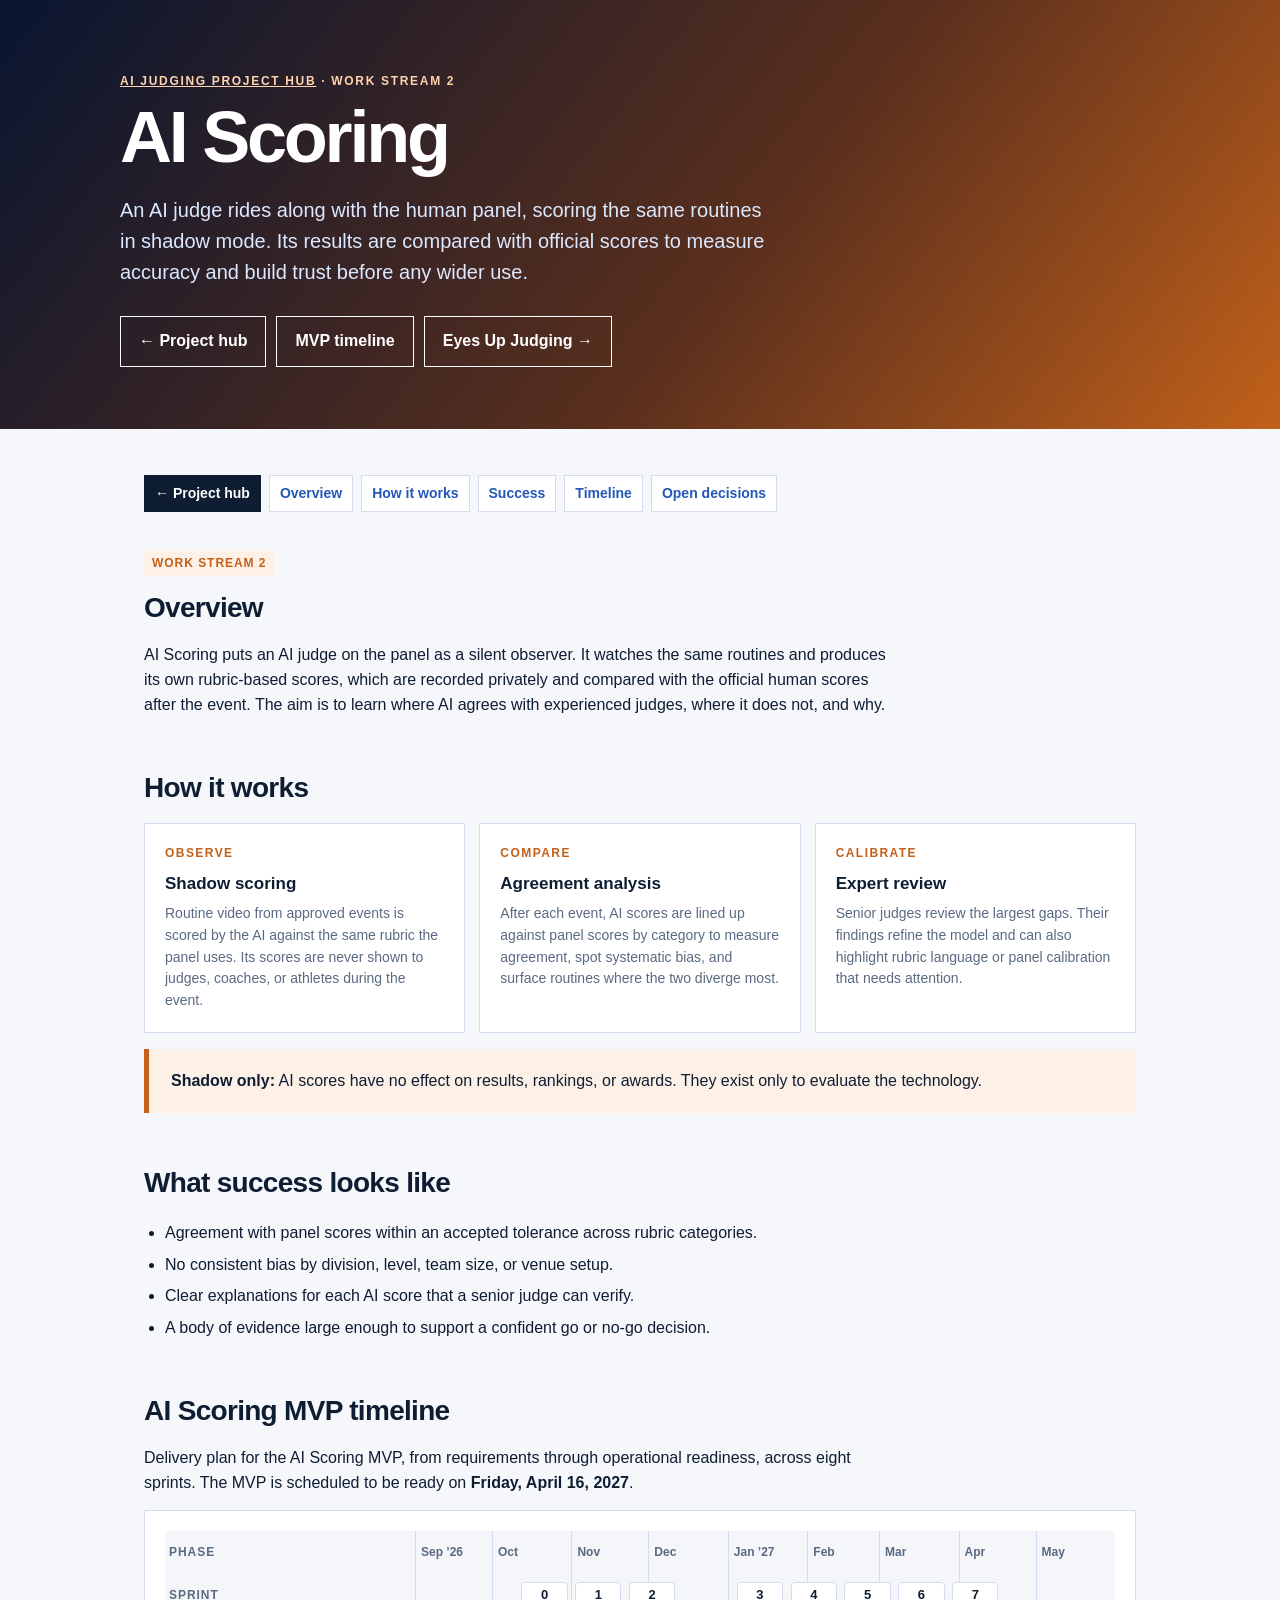
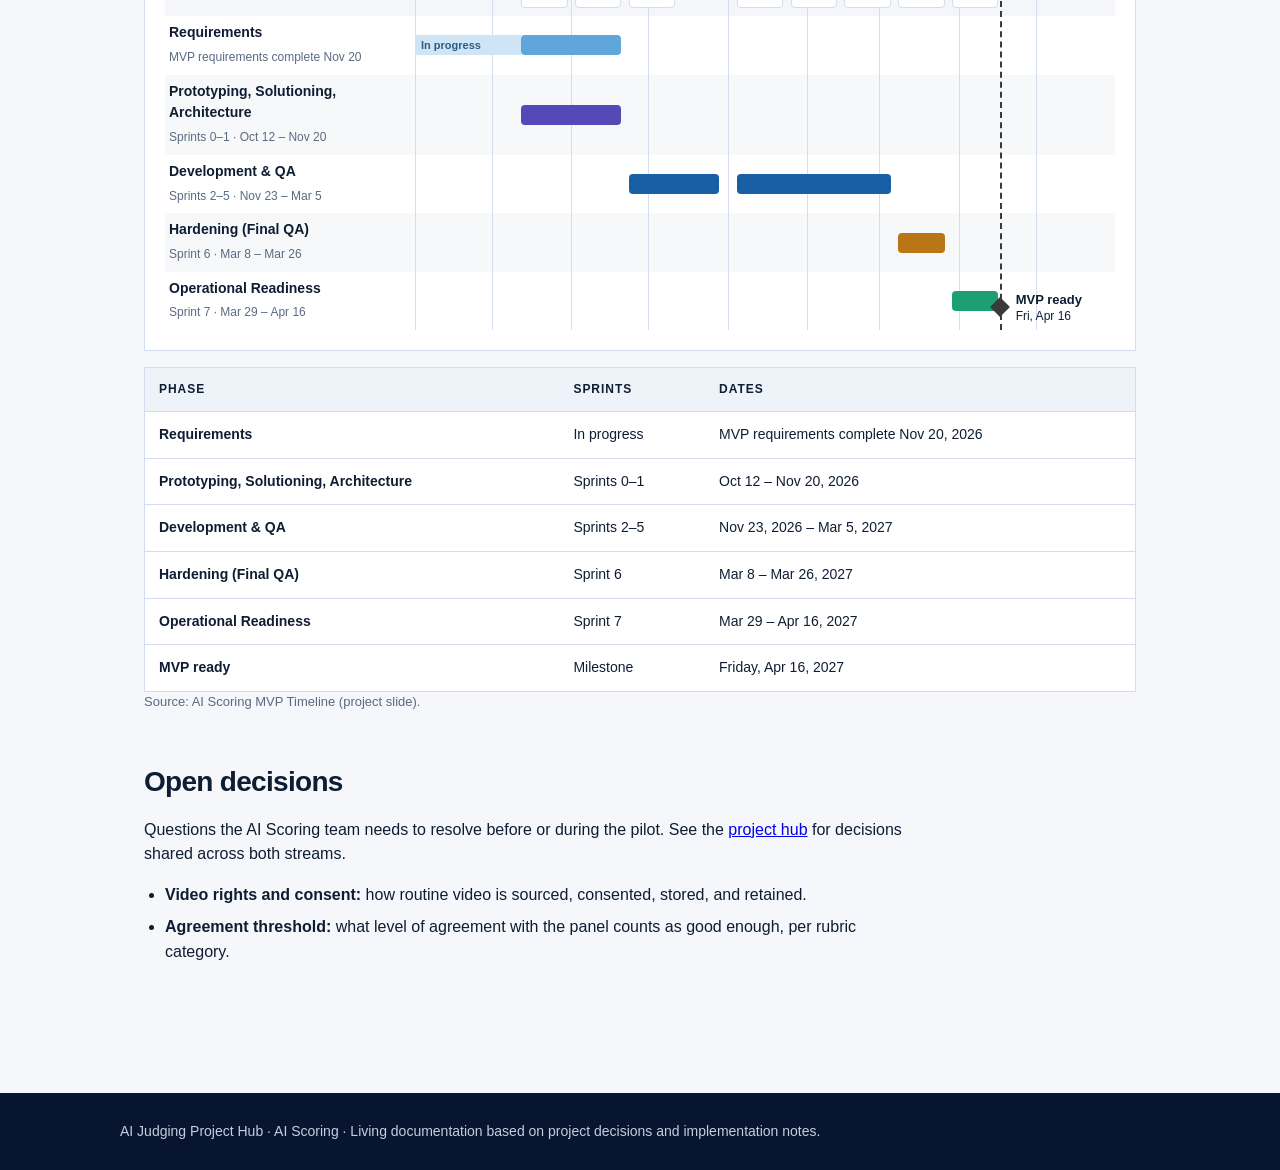
==== ai-scoring/index.html @ e5e721d6 "Rename Ride A Long Judging to AI Scoring Move the page to /ai-scoring/ with 301 redirects from /ride" ====
<!doctype html>
<html lang="en">
<head>
  <meta charset="utf-8">
  <meta name="viewport" content="width=device-width, initial-scale=1">
  <title>AI Scoring | AI Judging Project Hub</title>
  <meta name="description" content="AI Scoring: an AI judge that scores alongside the human panel in shadow mode, with the AI Scoring MVP timeline.">
  <meta property="og:title" content="AI Scoring | AI Judging Project Hub">
  <meta property="og:description" content="AI Scoring: an AI judge that scores alongside the human panel in shadow mode, with the AI Scoring MVP timeline.">
  <meta name="robots" content="noindex">
  <link rel="stylesheet" href="/styles.css">
</head>
<body class="ride">
  <header class="ride">
    <div class="wrap">
      <p class="eyebrow"><a href="/">AI Judging Project Hub</a> · Work stream 2</p>
      <h1>AI Scoring</h1>
      <p class="intro">An AI judge rides along with the human panel, scoring the same routines in shadow mode. Its results are compared with official scores to measure accuracy and build trust before any wider use.</p>
      <div class="streams">
        <a class="button" href="/">← Project hub</a>
        <a class="button" href="#timeline">MVP timeline</a>
        <a class="button" href="/eyes-up/">Eyes Up Judging →</a>
      </div>
    </div>
  </header>
  <main class="wrap">
    <nav aria-label="Page sections">
      <a class="home" href="/">← Project hub</a><a href="#overview">Overview</a><a href="#how-it-works">How it works</a><a href="#success">Success</a><a href="#timeline">Timeline</a><a href="#decisions">Open decisions</a>
    </nav>

    <section id="overview">
      <span class="tag">Work stream 2</span>
      <h2>Overview</h2>
      <p>AI Scoring puts an AI judge on the panel as a silent observer. It watches the same routines and produces its own rubric-based scores, which are recorded privately and compared with the official human scores after the event. The aim is to learn where AI agrees with experienced judges, where it does not, and why.</p>
    </section>

    <section id="how-it-works">
      <h2>How it works</h2>
      <div class="grid">
        <article class="card"><span class="step">Observe</span><h3>Shadow scoring</h3><p>Routine video from approved events is scored by the AI against the same rubric the panel uses. Its scores are never shown to judges, coaches, or athletes during the event.</p></article>
        <article class="card"><span class="step">Compare</span><h3>Agreement analysis</h3><p>After each event, AI scores are lined up against panel scores by category to measure agreement, spot systematic bias, and surface routines where the two diverge most.</p></article>
        <article class="card"><span class="step">Calibrate</span><h3>Expert review</h3><p>Senior judges review the largest gaps. Their findings refine the model and can also highlight rubric language or panel calibration that needs attention.</p></article>
      </div>
      <div class="callout"><strong>Shadow only:</strong> AI scores have no effect on results, rankings, or awards. They exist only to evaluate the technology.</div>
    </section>

    <section id="success">
      <h2>What success looks like</h2>
      <ul>
        <li>Agreement with panel scores within an accepted tolerance across rubric categories.</li>
        <li>No consistent bias by division, level, team size, or venue setup.</li>
        <li>Clear explanations for each AI score that a senior judge can verify.</li>
        <li>A body of evidence large enough to support a confident go or no-go decision.</li>
      </ul>
    </section>

    <section id="timeline">
      <h2>AI Scoring MVP timeline</h2>
      <p>Delivery plan for the AI Scoring MVP, from requirements through operational readiness, across eight sprints. The MVP is scheduled to be ready on <strong>Friday, April 16, 2027</strong>.</p>
      <div class="timeline">
        <div class="tl" aria-hidden="true">
          <div class="tl-grid"><span></span><span></span><span></span><span></span><span></span><span></span><span></span><span></span><span></span></div>
          <div class="tl-row tl-head">
            <div class="tl-label">Phase</div>
            <div class="tl-months"><span>Sep ’26</span><span>Oct</span><span>Nov</span><span>Dec</span><span>Jan ’27</span><span>Feb</span><span>Mar</span><span>Apr</span><span>May</span></div>
          </div>
          <div class="tl-row tl-head">
            <div class="tl-label">Sprint</div>
            <div class="tl-track">
              <span class="tl-sprint" style="left:15.2%;width:6.61%">0</span>
              <span class="tl-sprint" style="left:22.89%;width:6.61%">1</span>
              <span class="tl-sprint" style="left:30.58%;width:6.61%">2</span>
              <span class="tl-sprint" style="left:45.96%;width:6.61%">3</span>
              <span class="tl-sprint" style="left:53.66%;width:6.61%">4</span>
              <span class="tl-sprint" style="left:61.35%;width:6.61%">5</span>
              <span class="tl-sprint" style="left:69.04%;width:6.61%">6</span>
              <span class="tl-sprint" style="left:76.73%;width:6.61%">7</span>
            </div>
          </div>
          <div class="tl-row">
            <div class="tl-label"><strong>Requirements</strong><span>MVP requirements complete Nov 20</span></div>
            <div class="tl-track">
              <span class="tl-bar lead" style="left:0;width:15.2%">In progress</span>
              <span class="tl-bar req" style="left:15.2%;width:14.3%"></span>
            </div>
          </div>
          <div class="tl-row band">
            <div class="tl-label"><strong>Prototyping, Solutioning, Architecture</strong><span>Sprints 0–1 · Oct 12 – Nov 20</span></div>
            <div class="tl-track"><span class="tl-bar proto" style="left:15.2%;width:14.3%"></span></div>
          </div>
          <div class="tl-row">
            <div class="tl-label"><strong>Development &amp; QA</strong><span>Sprints 2–5 · Nov 23 – Mar 5</span></div>
            <div class="tl-track">
              <span class="tl-bar dev" style="left:30.58%;width:12.83%"></span>
              <span class="tl-bar dev" style="left:45.96%;width:21.99%"></span>
            </div>
          </div>
          <div class="tl-row band">
            <div class="tl-label"><strong>Hardening (Final QA)</strong><span>Sprint 6 · Mar 8 – Mar 26</span></div>
            <div class="tl-track"><span class="tl-bar hard" style="left:69.04%;width:6.61%"></span></div>
          </div>
          <div class="tl-row">
            <div class="tl-label"><strong>Operational Readiness</strong><span>Sprint 7 · Mar 29 – Apr 16</span></div>
            <div class="tl-track"><span class="tl-bar ops" style="left:76.73%;width:6.61%"></span></div>
          </div>
          <div class="tl-mvp"><span><strong>MVP ready</strong>Fri, Apr 16</span></div>
        </div>
      </div>
      <div class="table-scroll">
        <table>
          <thead><tr><th>Phase</th><th>Sprints</th><th>Dates</th></tr></thead>
          <tbody>
            <tr><td>Requirements</td><td>In progress</td><td>MVP requirements complete Nov 20, 2026</td></tr>
            <tr><td>Prototyping, Solutioning, Architecture</td><td>Sprints 0–1</td><td>Oct 12 – Nov 20, 2026</td></tr>
            <tr><td>Development &amp; QA</td><td>Sprints 2–5</td><td>Nov 23, 2026 – Mar 5, 2027</td></tr>
            <tr><td>Hardening (Final QA)</td><td>Sprint 6</td><td>Mar 8 – Mar 26, 2027</td></tr>
            <tr><td>Operational Readiness</td><td>Sprint 7</td><td>Mar 29 – Apr 16, 2027</td></tr>
            <tr><td>MVP ready</td><td>Milestone</td><td>Friday, Apr 16, 2027</td></tr>
          </tbody>
        </table>
      </div>
      <p class="source">Source: AI Scoring MVP Timeline (project slide).</p>
    </section>

    <section id="decisions">
      <h2>Open decisions</h2>
      <p>Questions the AI Scoring team needs to resolve before or during the pilot. See the <a href="/#decisions">project hub</a> for decisions shared across both streams.</p>
      <ul>
        <li><strong>Video rights and consent:</strong> how routine video is sourced, consented, stored, and retained.</li>
        <li><strong>Agreement threshold:</strong> what level of agreement with the panel counts as good enough, per rubric category.</li>
      </ul>
    </section>
  </main>
  <footer><div class="wrap">AI Judging Project Hub · AI Scoring · Living documentation based on project decisions and implementation notes.</div></footer>
</body>
</html>
---- styles.css ----
:root { --ink:#0f1d33; --blue:#2458b8; --sky:#edf2fd; --line:#d3ddef; --muted:#5a6a82; --paper:#fff;
        --eyes:#0e8f86; --eyes-tint:#e6f6f4; --ride:#c2611a; --ride-tint:#fdf1e7; }
* { box-sizing:border-box; }
html { scroll-behavior:smooth; }
body { margin:0; color:var(--ink); background:#f5f7fb; font:16px/1.55 Arial, Helvetica, sans-serif; }
header { padding:72px 24px 62px; color:#fff; background:linear-gradient(128deg,#081530 0%,#1d3f86 62%,#0e6f7a 100%); }
header.eyes { background:linear-gradient(128deg,#081530 0%,#0d4f5c 58%,#0e8f86 100%); }
header.ride { background:linear-gradient(128deg,#081530 0%,#5a2f1d 58%,#c2611a 100%); }
.wrap { max-width:1040px; margin:auto; }
.eyebrow { margin:0 0 12px; color:#9fe3dc; font-size:12px; font-weight:700; letter-spacing:.14em; text-transform:uppercase; }
header.ride .eyebrow { color:#ffd3ae; }
.eyebrow a { color:inherit; }
h1 { max-width:720px; margin:0; font-size:clamp(42px,7vw,72px); line-height:.95; letter-spacing:-.045em; }
.intro { max-width:660px; margin:24px 0 0; font-size:20px; color:#dce8ff; }
.streams { display:flex; flex-wrap:wrap; gap:10px; margin-top:28px; }
.button { display:inline-block; padding:12px 18px; border:1px solid #fff; color:#fff; font-weight:700; text-decoration:none; }
.button:hover, .button:focus-visible { background:#fff; color:var(--ink); }
main { padding:46px 24px 80px; }
nav { display:flex; flex-wrap:wrap; gap:8px; margin:0 0 38px; }
nav a { padding:7px 10px; color:var(--blue); background:#fff; border:1px solid var(--line); font-size:14px; font-weight:700; text-decoration:none; }
nav a:hover, nav a:focus-visible { border-color:var(--blue); }
nav a.home { color:#fff; background:var(--ink); border-color:var(--ink); }
section { margin:0 0 48px; scroll-margin-top:20px; }
h2 { margin:0 0 14px; font-size:28px; letter-spacing:-.025em; }
h3 { margin:0 0 6px; font-size:17px; }
p { max-width:760px; margin:0 0 14px; }
.grid { display:grid; grid-template-columns:repeat(auto-fit,minmax(220px,1fr)); gap:14px; margin:0 0 16px; }
.grid.two { grid-template-columns:repeat(auto-fit,minmax(300px,1fr)); }
.card { padding:20px; background:var(--paper); border:1px solid var(--line); }
.card p { margin:0; color:var(--muted); font-size:14px; }
.card .step { display:block; margin:0 0 8px; color:var(--blue); font-size:12px; font-weight:700; letter-spacing:.12em; text-transform:uppercase; }
.stream { border-top:5px solid var(--blue); }
.stream h3 { font-size:22px; letter-spacing:-.02em; }
.stream p { margin-bottom:12px; }
.stream ul { margin:0 0 14px; color:var(--muted); font-size:14px; }
.stream li { margin:4px 0; }
.stream a { font-weight:700; text-decoration:none; }
.stream .open { display:inline-block; margin-top:4px; padding:10px 16px; color:#fff; background:var(--accent); }
.stream .open:hover, .stream .open:focus-visible { background:var(--ink); }
.facts { margin:0 0 14px; padding:10px 12px; background:var(--tint,var(--sky)); font-size:14px; }
.eyes { --accent:var(--eyes); --tint:var(--eyes-tint); }
.ride { --accent:var(--ride); --tint:var(--ride-tint); }
.stream.eyes, .stream.ride { border-top-color:var(--accent); }
.stream a, .eyes .step, .ride .step { color:var(--accent); }
.stream a.open { color:#fff; }
.tag { display:inline-block; margin:0 0 10px; padding:3px 8px; color:var(--accent,var(--blue)); background:var(--tint,var(--sky)); font-size:12px; font-weight:700; letter-spacing:.08em; text-transform:uppercase; }
.callout { padding:20px 22px; border-left:5px solid var(--accent,var(--blue)); background:var(--tint,var(--sky)); }
.rule { margin:20px 0; padding:20px; color:#fff; background:var(--ink); font-size:20px; font-weight:700; }
ul { padding-left:21px; max-width:760px; }
li { margin:7px 0; }
table { width:100%; border-collapse:collapse; background:var(--paper); border:1px solid var(--line); font-size:14px; }
th, td { padding:12px 14px; text-align:left; vertical-align:top; border-bottom:1px solid var(--line); }
th { background:#eef2f9; font-size:12px; letter-spacing:.08em; text-transform:uppercase; }
td:first-child { font-weight:700; white-space:nowrap; }
.table-scroll { overflow-x:auto; }
footer { padding:28px 24px; color:#c3cede; background:#081530; font-size:14px; }

/* Timeline (Gantt). Month columns are sized by day count; bar positions are percentages of Sep 1 2026 – May 31 2027. */
.timeline { margin:0 0 16px; padding:20px; background:var(--paper); border:1px solid var(--line); overflow-x:auto; }
.tl { position:relative; min-width:860px; --label:250px; --months:30fr 31fr 30fr 31fr 31fr 28fr 31fr 30fr 31fr; }
.tl-grid { position:absolute; top:0; bottom:0; left:var(--label); right:0; display:grid; grid-template-columns:var(--months); pointer-events:none; }
.tl-grid span { border-left:1px solid var(--line); }
.tl-row { display:grid; grid-template-columns:var(--label) 1fr; align-items:center; min-height:52px; }
.tl-row.band { background:#f7f8fa; }
.tl-head { min-height:0; padding:6px 0; background:#f4f6f9; }
.tl-months { display:grid; grid-template-columns:var(--months); color:var(--muted); font-size:12px; font-weight:700; }
.tl-months span { padding-left:6px; }
.tl-label { padding:6px 14px 6px 4px; }
.tl-label strong { display:block; font-size:14px; }
.tl-label span { color:var(--muted); font-size:12px; }
.tl-head .tl-label { color:var(--muted); font-size:12px; font-weight:700; letter-spacing:.08em; text-transform:uppercase; }
.tl-track { position:relative; height:26px; }
.tl-bar, .tl-sprint { position:absolute; top:3px; height:20px; border-radius:4px; }
.tl-sprint { top:0; height:26px; display:flex; align-items:center; justify-content:center; background:#fff; border:1px solid var(--line); font-size:13px; font-weight:700; }
.tl-bar.lead { border-radius:0; background:#cfe4f5; color:#2b5d86; font-size:11px; font-weight:700; line-height:20px; padding-left:6px; white-space:nowrap; overflow:hidden; }
.tl-bar.req { background:#5fa6db; }
.tl-bar.proto { background:#534ab7; }
.tl-bar.dev { background:#185fa5; }
.tl-bar.hard { background:#ba7517; }
.tl-bar.ops { background:#1d9e75; }
.tl-mvp { position:absolute; top:70px; bottom:0; left:calc(var(--label) + (100% - var(--label)) * .8352); border-left:2px dashed #3a3a3a; pointer-events:none; }
.tl-mvp::after { content:""; position:absolute; bottom:16px; left:-9px; width:14px; height:14px; background:#3a3a3a; transform:rotate(45deg); }
.tl-mvp span { position:absolute; bottom:6px; left:14px; width:110px; font-size:12px; line-height:1.3; }
.tl-mvp strong { display:block; font-size:13px; }
.source { color:var(--muted); font-size:13px; }
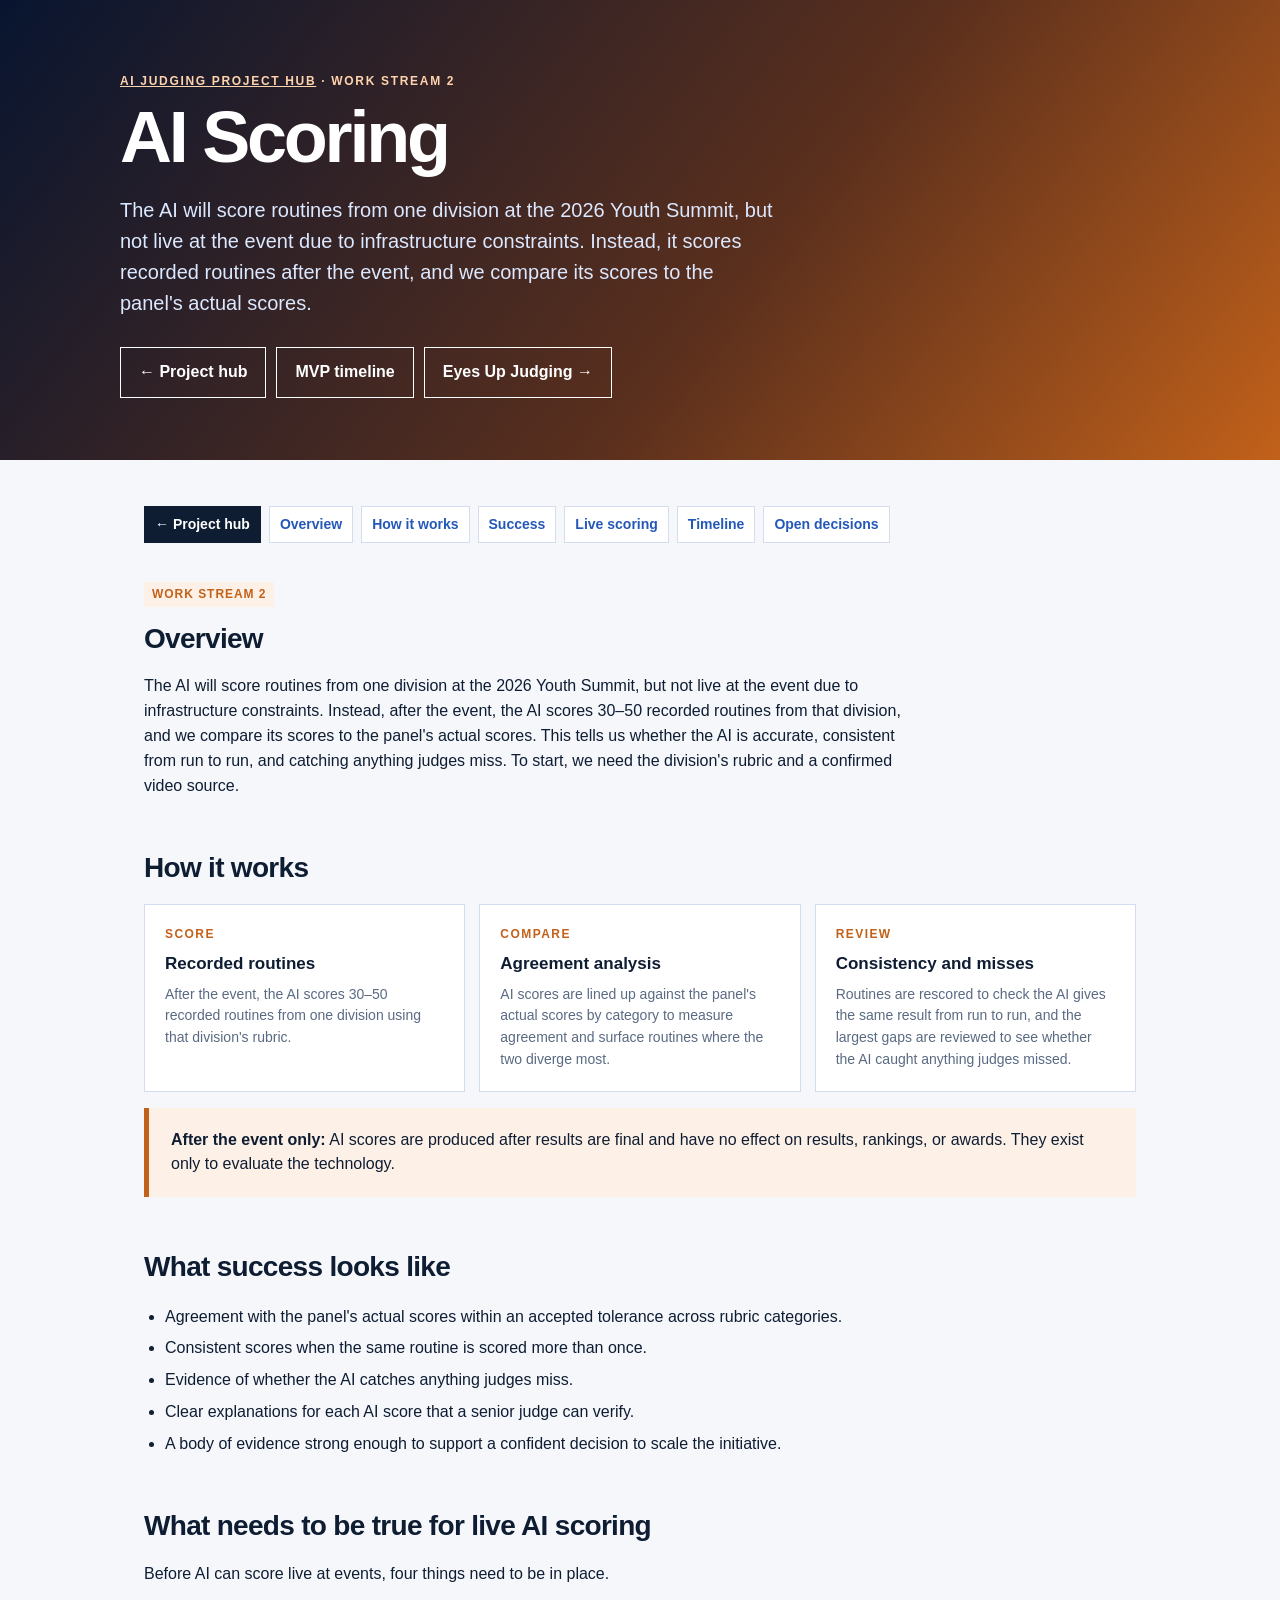
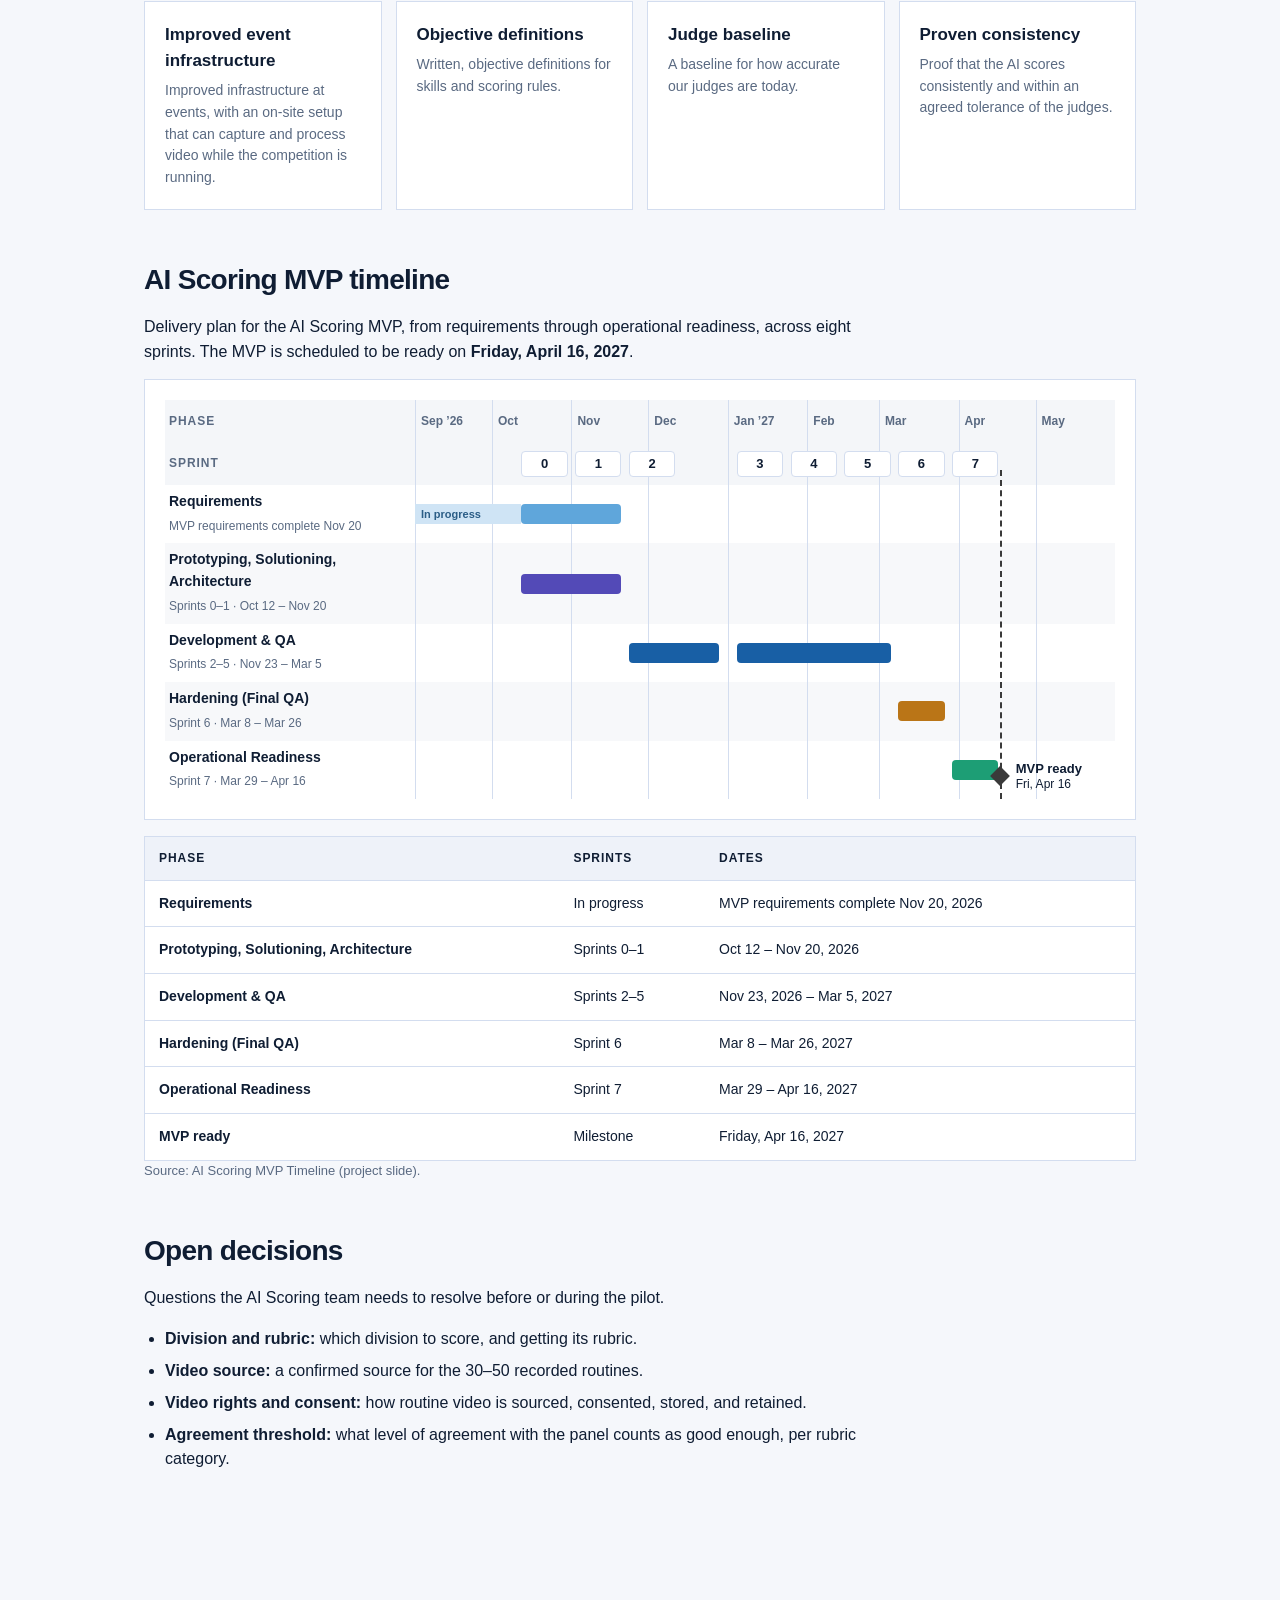
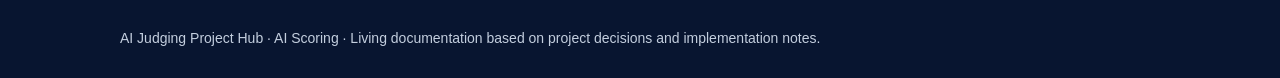
==== commit 346a2de2: "Update hub for new Eyes Up and AI Scoring direction - Eyes Up: voice-to-comment flow for SimpleScore" ====
--- a/ai-scoring/index.html
+++ b/ai-scoring/index.html
@@ -4,9 +4,9 @@
   <meta charset="utf-8">
   <meta name="viewport" content="width=device-width, initial-scale=1">
   <title>AI Scoring | AI Judging Project Hub</title>
-  <meta name="description" content="AI Scoring: an AI judge that scores alongside the human panel in shadow mode, with the AI Scoring MVP timeline.">
+  <meta name="description" content="AI Scoring: the AI scores recorded routines from one division after the event, and its scores are compared with the panel's actual scores. Includes the AI Scoring MVP timeline.">
   <meta property="og:title" content="AI Scoring | AI Judging Project Hub">
-  <meta property="og:description" content="AI Scoring: an AI judge that scores alongside the human panel in shadow mode, with the AI Scoring MVP timeline.">
+  <meta property="og:description" content="AI Scoring: the AI scores recorded routines from one division after the event, and its scores are compared with the panel's actual scores. Includes the AI Scoring MVP timeline.">
   <meta name="robots" content="noindex">
   <link rel="stylesheet" href="/styles.css">
 </head>
@@ -15,7 +15,7 @@
     <div class="wrap">
       <p class="eyebrow"><a href="/">AI Judging Project Hub</a> · Work stream 2</p>
       <h1>AI Scoring</h1>
-      <p class="intro">An AI judge rides along with the human panel, scoring the same routines in shadow mode. Its results are compared with official scores to measure accuracy and build trust before any wider use.</p>
+      <p class="intro">The AI will score routines from one division at the 2026 Youth Summit, but not live at the event due to infrastructure constraints. Instead, it scores recorded routines after the event, and we compare its scores to the panel's actual scores.</p>
       <div class="streams">
         <a class="button" href="/">← Project hub</a>
         <a class="button" href="#timeline">MVP timeline</a>
@@ -25,33 +25,45 @@
   </header>
   <main class="wrap">
     <nav aria-label="Page sections">
-      <a class="home" href="/">← Project hub</a><a href="#overview">Overview</a><a href="#how-it-works">How it works</a><a href="#success">Success</a><a href="#timeline">Timeline</a><a href="#decisions">Open decisions</a>
+      <a class="home" href="/">← Project hub</a><a href="#overview">Overview</a><a href="#how-it-works">How it works</a><a href="#success">Success</a><a href="#live">Live scoring</a><a href="#timeline">Timeline</a><a href="#decisions">Open decisions</a>
     </nav>
 
     <section id="overview">
       <span class="tag">Work stream 2</span>
       <h2>Overview</h2>
-      <p>AI Scoring puts an AI judge on the panel as a silent observer. It watches the same routines and produces its own rubric-based scores, which are recorded privately and compared with the official human scores after the event. The aim is to learn where AI agrees with experienced judges, where it does not, and why.</p>
+      <p>The AI will score routines from one division at the 2026 Youth Summit, but not live at the event due to infrastructure constraints. Instead, after the event, the AI scores 30–50 recorded routines from that division, and we compare its scores to the panel's actual scores. This tells us whether the AI is accurate, consistent from run to run, and catching anything judges miss. To start, we need the division's rubric and a confirmed video source.</p>
     </section>
 
     <section id="how-it-works">
       <h2>How it works</h2>
       <div class="grid">
-        <article class="card"><span class="step">Observe</span><h3>Shadow scoring</h3><p>Routine video from approved events is scored by the AI against the same rubric the panel uses. Its scores are never shown to judges, coaches, or athletes during the event.</p></article>
-        <article class="card"><span class="step">Compare</span><h3>Agreement analysis</h3><p>After each event, AI scores are lined up against panel scores by category to measure agreement, spot systematic bias, and surface routines where the two diverge most.</p></article>
-        <article class="card"><span class="step">Calibrate</span><h3>Expert review</h3><p>Senior judges review the largest gaps. Their findings refine the model and can also highlight rubric language or panel calibration that needs attention.</p></article>
+        <article class="card"><span class="step">Score</span><h3>Recorded routines</h3><p>After the event, the AI scores 30–50 recorded routines from one division using that division's rubric.</p></article>
+        <article class="card"><span class="step">Compare</span><h3>Agreement analysis</h3><p>AI scores are lined up against the panel's actual scores by category to measure agreement and surface routines where the two diverge most.</p></article>
+        <article class="card"><span class="step">Review</span><h3>Consistency and misses</h3><p>Routines are rescored to check the AI gives the same result from run to run, and the largest gaps are reviewed to see whether the AI caught anything judges missed.</p></article>
       </div>
-      <div class="callout"><strong>Shadow only:</strong> AI scores have no effect on results, rankings, or awards. They exist only to evaluate the technology.</div>
+      <div class="callout"><strong>After the event only:</strong> AI scores are produced after results are final and have no effect on results, rankings, or awards. They exist only to evaluate the technology.</div>
     </section>
 
     <section id="success">
       <h2>What success looks like</h2>
       <ul>
-        <li>Agreement with panel scores within an accepted tolerance across rubric categories.</li>
-        <li>No consistent bias by division, level, team size, or venue setup.</li>
+        <li>Agreement with the panel's actual scores within an accepted tolerance across rubric categories.</li>
+        <li>Consistent scores when the same routine is scored more than once.</li>
+        <li>Evidence of whether the AI catches anything judges miss.</li>
         <li>Clear explanations for each AI score that a senior judge can verify.</li>
-        <li>A body of evidence large enough to support a confident go or no-go decision.</li>
+        <li>A body of evidence strong enough to support a confident decision to scale the initiative.</li>
       </ul>
+    </section>
+
+    <section id="live">
+      <h2>What needs to be true for live AI scoring</h2>
+      <p>Before AI can score live at events, four things need to be in place.</p>
+      <div class="grid">
+        <article class="card"><h3>Improved event infrastructure</h3><p>Improved infrastructure at events, with an on-site setup that can capture and process video while the competition is running.</p></article>
+        <article class="card"><h3>Objective definitions</h3><p>Written, objective definitions for skills and scoring rules.</p></article>
+        <article class="card"><h3>Judge baseline</h3><p>A baseline for how accurate our judges are today.</p></article>
+        <article class="card"><h3>Proven consistency</h3><p>Proof that the AI scores consistently and within an agreed tolerance of the judges.</p></article>
+      </div>
     </section>
 
     <section id="timeline">
@@ -124,8 +136,10 @@
 
     <section id="decisions">
       <h2>Open decisions</h2>
-      <p>Questions the AI Scoring team needs to resolve before or during the pilot. See the <a href="/#decisions">project hub</a> for decisions shared across both streams.</p>
+      <p>Questions the AI Scoring team needs to resolve before or during the pilot.</p>
       <ul>
+        <li><strong>Division and rubric:</strong> which division to score, and getting its rubric.</li>
+        <li><strong>Video source:</strong> a confirmed source for the 30–50 recorded routines.</li>
         <li><strong>Video rights and consent:</strong> how routine video is sourced, consented, stored, and retained.</li>
         <li><strong>Agreement threshold:</strong> what level of agreement with the panel counts as good enough, per rubric category.</li>
       </ul>
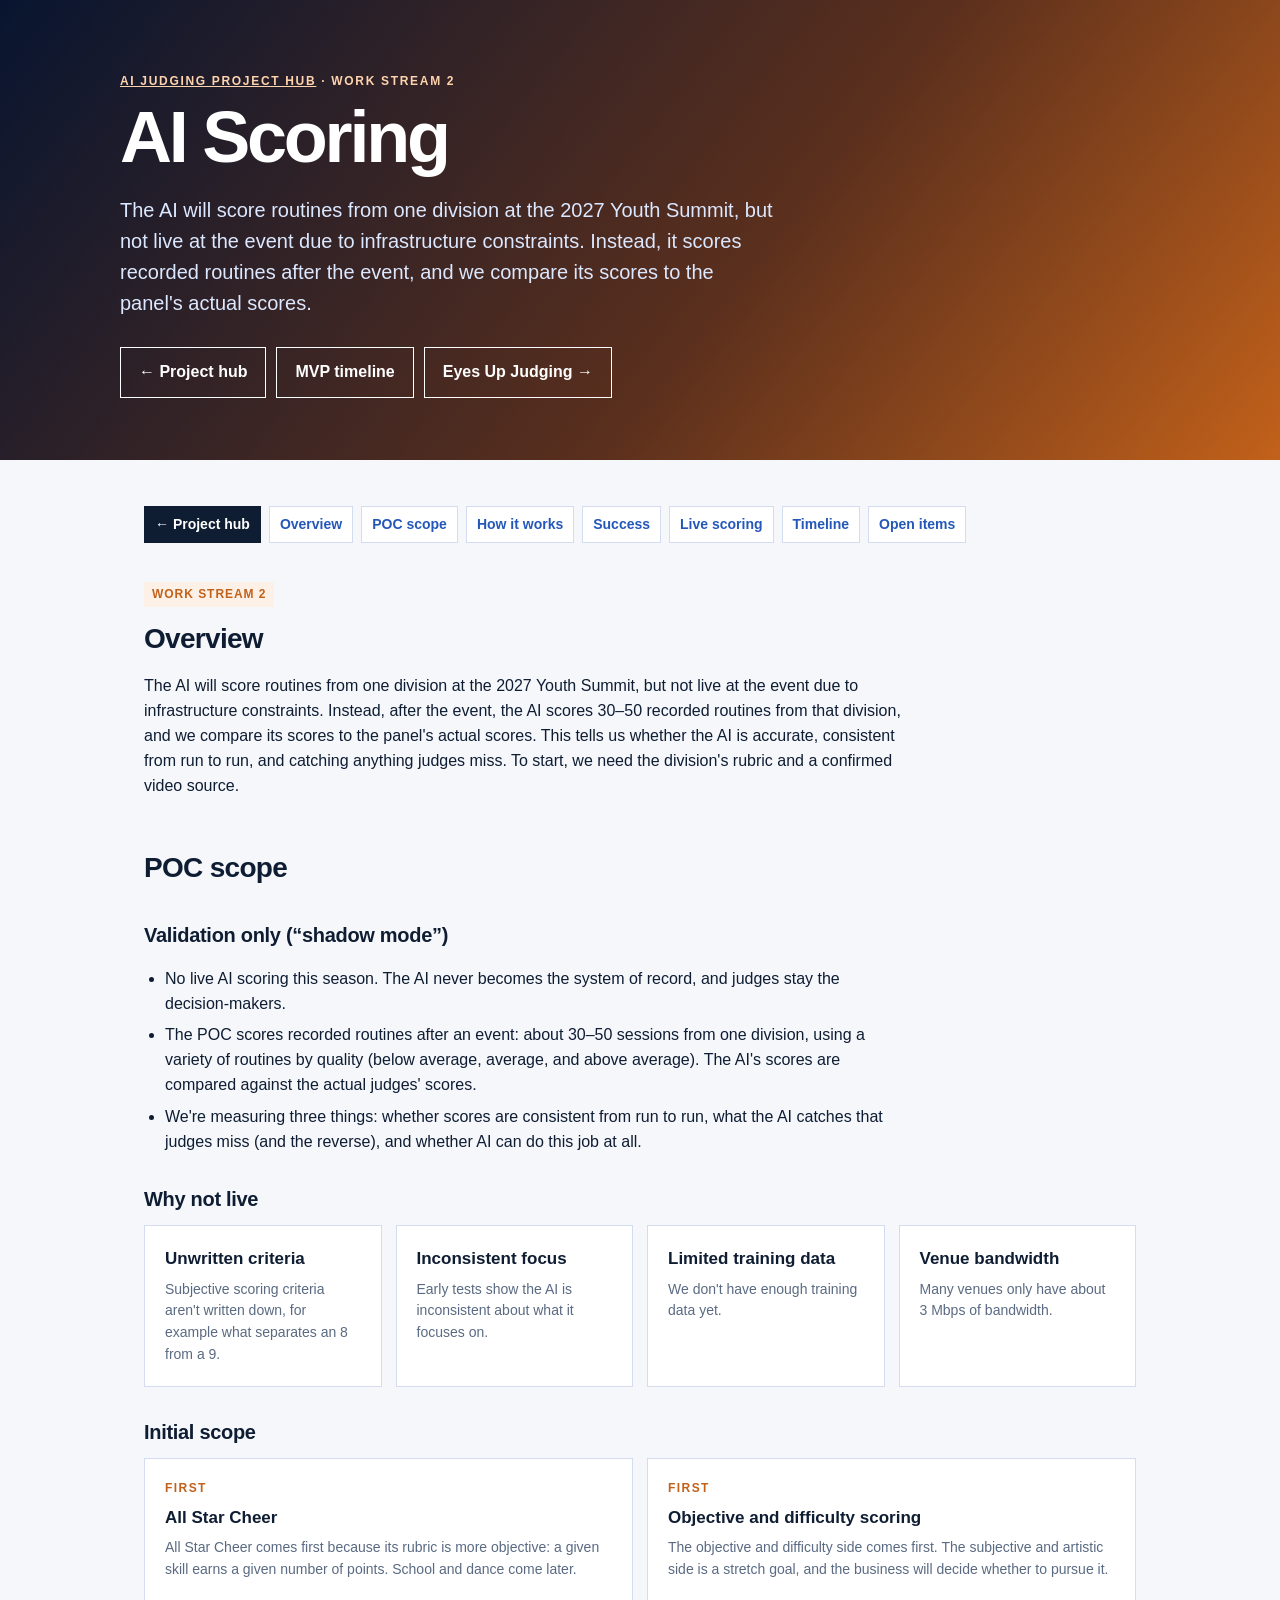
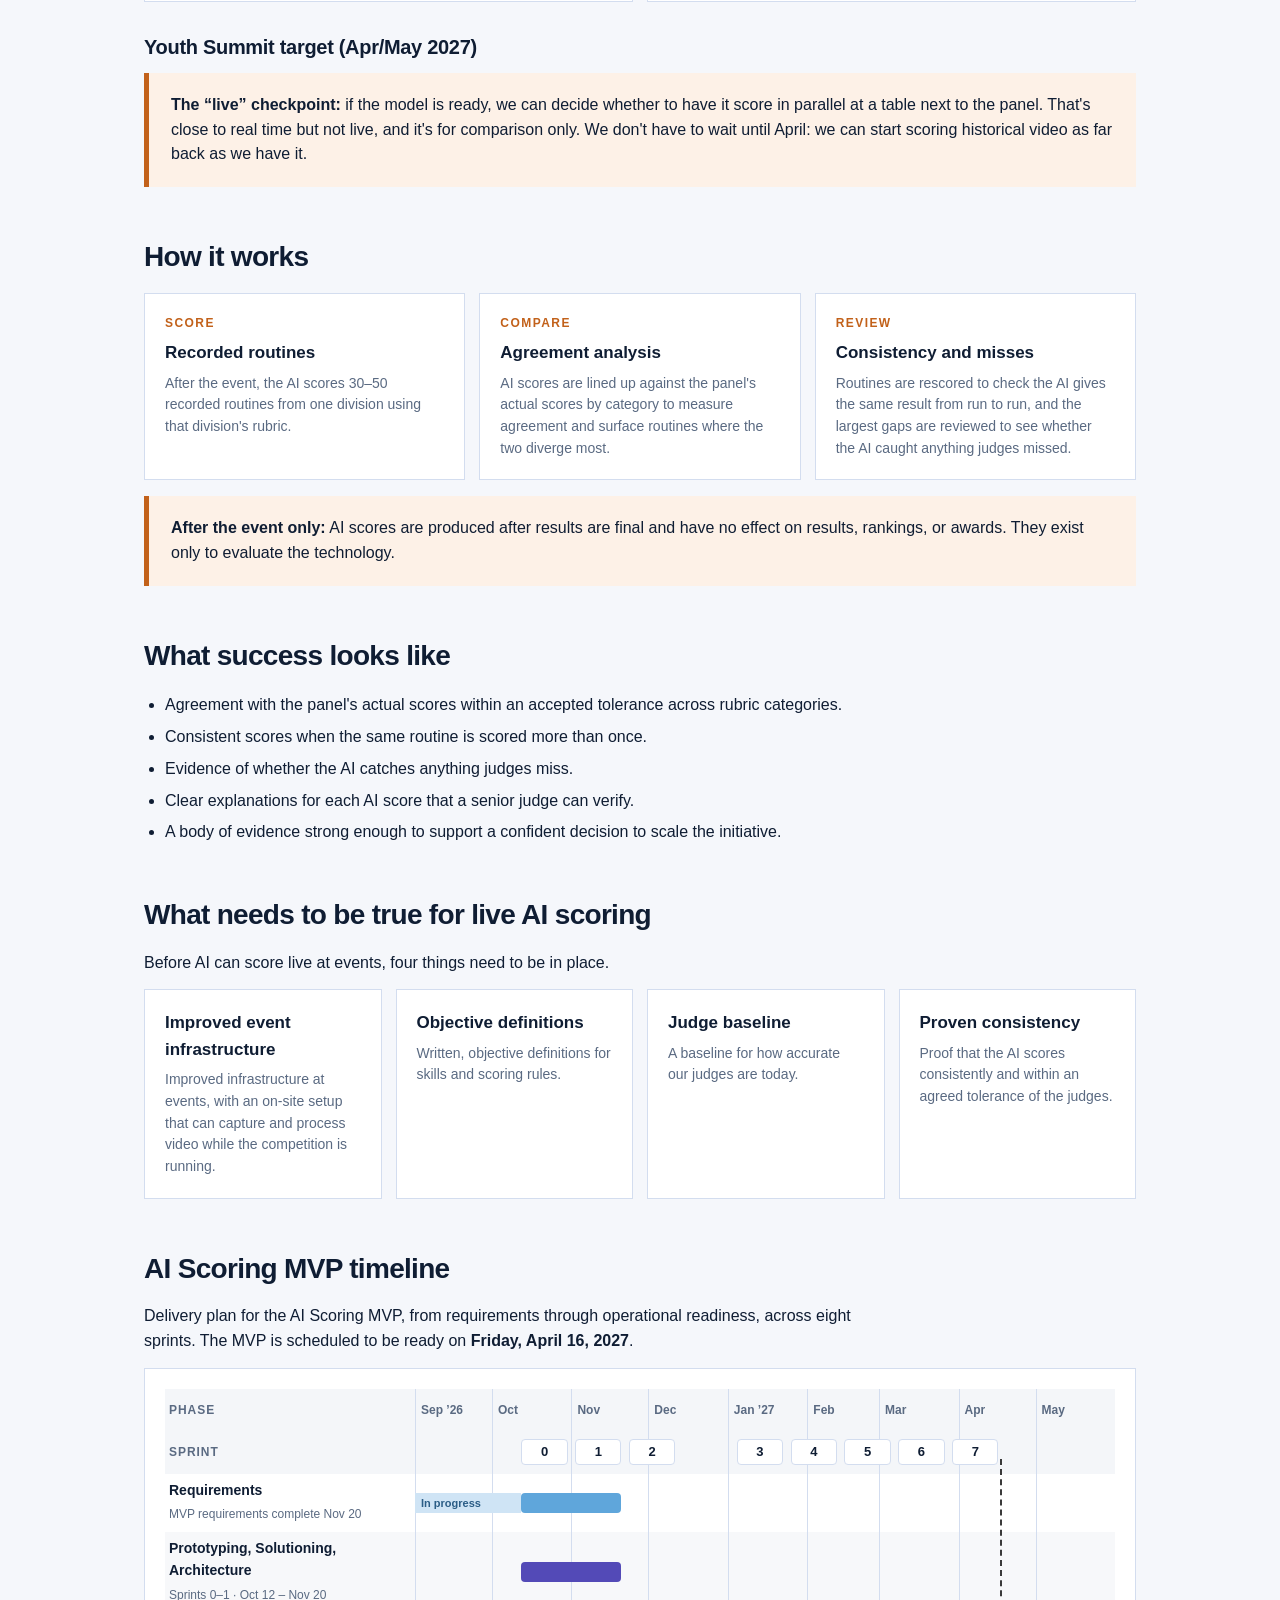
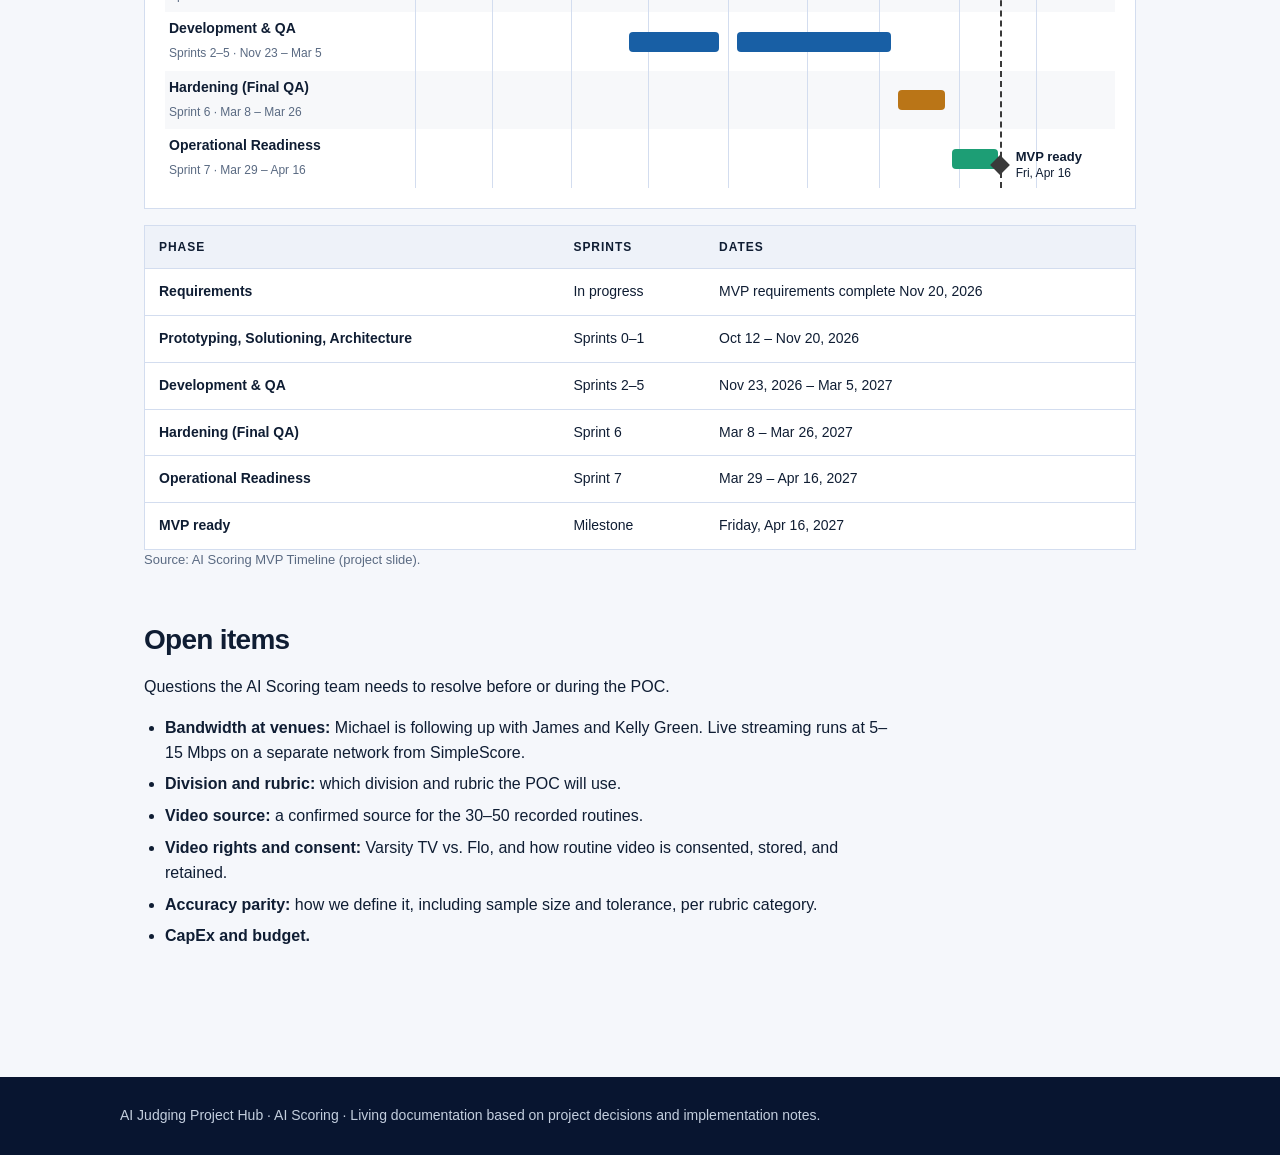
==== commit 248a2560: "Add POC scope to AI Scoring page and move Youth Summit to 2027 Co-Authored-By: Claude Opus 5.5 <nore" ====
--- a/ai-scoring/index.html
+++ b/ai-scoring/index.html
@@ -15,7 +15,7 @@
     <div class="wrap">
       <p class="eyebrow"><a href="/">AI Judging Project Hub</a> · Work stream 2</p>
       <h1>AI Scoring</h1>
-      <p class="intro">The AI will score routines from one division at the 2026 Youth Summit, but not live at the event due to infrastructure constraints. Instead, it scores recorded routines after the event, and we compare its scores to the panel's actual scores.</p>
+      <p class="intro">The AI will score routines from one division at the 2027 Youth Summit, but not live at the event due to infrastructure constraints. Instead, it scores recorded routines after the event, and we compare its scores to the panel's actual scores.</p>
       <div class="streams">
         <a class="button" href="/">← Project hub</a>
         <a class="button" href="#timeline">MVP timeline</a>
@@ -25,13 +25,40 @@
   </header>
   <main class="wrap">
     <nav aria-label="Page sections">
-      <a class="home" href="/">← Project hub</a><a href="#overview">Overview</a><a href="#how-it-works">How it works</a><a href="#success">Success</a><a href="#live">Live scoring</a><a href="#timeline">Timeline</a><a href="#decisions">Open decisions</a>
+      <a class="home" href="/">← Project hub</a><a href="#overview">Overview</a><a href="#scope">POC scope</a><a href="#how-it-works">How it works</a><a href="#success">Success</a><a href="#live">Live scoring</a><a href="#timeline">Timeline</a><a href="#decisions">Open items</a>
     </nav>
 
     <section id="overview">
       <span class="tag">Work stream 2</span>
       <h2>Overview</h2>
-      <p>The AI will score routines from one division at the 2026 Youth Summit, but not live at the event due to infrastructure constraints. Instead, after the event, the AI scores 30–50 recorded routines from that division, and we compare its scores to the panel's actual scores. This tells us whether the AI is accurate, consistent from run to run, and catching anything judges miss. To start, we need the division's rubric and a confirmed video source.</p>
+      <p>The AI will score routines from one division at the 2027 Youth Summit, but not live at the event due to infrastructure constraints. Instead, after the event, the AI scores 30–50 recorded routines from that division, and we compare its scores to the panel's actual scores. This tells us whether the AI is accurate, consistent from run to run, and catching anything judges miss. To start, we need the division's rubric and a confirmed video source.</p>
+    </section>
+
+    <section id="scope">
+      <h2>POC scope</h2>
+      <h3 class="subhead">Validation only (“shadow mode”)</h3>
+      <ul>
+        <li>No live AI scoring this season. The AI never becomes the system of record, and judges stay the decision-makers.</li>
+        <li>The POC scores recorded routines after an event: about 30–50 sessions from one division, using a variety of routines by quality (below average, average, and above average). The AI's scores are compared against the actual judges' scores.</li>
+        <li>We're measuring three things: whether scores are consistent from run to run, what the AI catches that judges miss (and the reverse), and whether AI can do this job at all.</li>
+      </ul>
+
+      <h3 class="subhead">Why not live</h3>
+      <div class="grid">
+        <article class="card"><h3>Unwritten criteria</h3><p>Subjective scoring criteria aren't written down, for example what separates an 8 from a 9.</p></article>
+        <article class="card"><h3>Inconsistent focus</h3><p>Early tests show the AI is inconsistent about what it focuses on.</p></article>
+        <article class="card"><h3>Limited training data</h3><p>We don't have enough training data yet.</p></article>
+        <article class="card"><h3>Venue bandwidth</h3><p>Many venues only have about 3 Mbps of bandwidth.</p></article>
+      </div>
+
+      <h3 class="subhead">Initial scope</h3>
+      <div class="grid two">
+        <article class="card"><span class="step">First</span><h3>All Star Cheer</h3><p>All Star Cheer comes first because its rubric is more objective: a given skill earns a given number of points. School and dance come later.</p></article>
+        <article class="card"><span class="step">First</span><h3>Objective and difficulty scoring</h3><p>The objective and difficulty side comes first. The subjective and artistic side is a stretch goal, and the business will decide whether to pursue it.</p></article>
+      </div>
+
+      <h3 class="subhead">Youth Summit target (Apr/May 2027)</h3>
+      <div class="callout"><strong>The “live” checkpoint:</strong> if the model is ready, we can decide whether to have it score in parallel at a table next to the panel. That's close to real time but not live, and it's for comparison only. We don't have to wait until April: we can start scoring historical video as far back as we have it.</div>
     </section>
 
     <section id="how-it-works">
@@ -135,13 +162,15 @@
     </section>
 
     <section id="decisions">
-      <h2>Open decisions</h2>
-      <p>Questions the AI Scoring team needs to resolve before or during the pilot.</p>
+      <h2>Open items</h2>
+      <p>Questions the AI Scoring team needs to resolve before or during the POC.</p>
       <ul>
-        <li><strong>Division and rubric:</strong> which division to score, and getting its rubric.</li>
+        <li><strong>Bandwidth at venues:</strong> Michael is following up with James and Kelly Green. Live streaming runs at 5–15 Mbps on a separate network from SimpleScore.</li>
+        <li><strong>Division and rubric:</strong> which division and rubric the POC will use.</li>
         <li><strong>Video source:</strong> a confirmed source for the 30–50 recorded routines.</li>
-        <li><strong>Video rights and consent:</strong> how routine video is sourced, consented, stored, and retained.</li>
-        <li><strong>Agreement threshold:</strong> what level of agreement with the panel counts as good enough, per rubric category.</li>
+        <li><strong>Video rights and consent:</strong> Varsity TV vs. Flo, and how routine video is consented, stored, and retained.</li>
+        <li><strong>Accuracy parity:</strong> how we define it, including sample size and tolerance, per rubric category.</li>
+        <li><strong>CapEx and budget.</strong></li>
       </ul>
     </section>
   </main>
--- a/styles.css
+++ b/styles.css
@@ -44,6 +44,15 @@
 .stream a, .eyes .step, .ride .step { color:var(--accent); }
 .stream a.open { color:#fff; }
 .tag { display:inline-block; margin:0 0 10px; padding:3px 8px; color:var(--accent,var(--blue)); background:var(--tint,var(--sky)); font-size:12px; font-weight:700; letter-spacing:.08em; text-transform:uppercase; }
+.subhead { margin:30px 0 10px; font-size:20px; letter-spacing:-.015em; }
+.sample { margin:12px 0 0; padding:12px 14px; background:var(--tint,var(--sky)); font:13px/1.6 Menlo, Consolas, monospace; white-space:pre-wrap; }
+.sheets { margin-top:16px; }
+.card .note { margin-top:10px; }
+.dod { max-width:none; margin:0; padding:0; list-style:none; counter-reset:dod; background:var(--paper); border:1px solid var(--line); }
+.dod li { position:relative; margin:0; padding:18px 20px 18px 72px; border-bottom:1px solid var(--line); counter-increment:dod; }
+.dod li:last-child { border-bottom:0; }
+.dod li::before { content:counter(dod); position:absolute; top:16px; left:20px; width:34px; height:34px; color:#fff; background:var(--blue); font-weight:700; line-height:34px; text-align:center; }
+.dod p { margin:0; color:var(--muted); font-size:15px; }
 .callout { padding:20px 22px; border-left:5px solid var(--accent,var(--blue)); background:var(--tint,var(--sky)); }
 .rule { margin:20px 0; padding:20px; color:#fff; background:var(--ink); font-size:20px; font-weight:700; }
 ul { padding-left:21px; max-width:760px; }
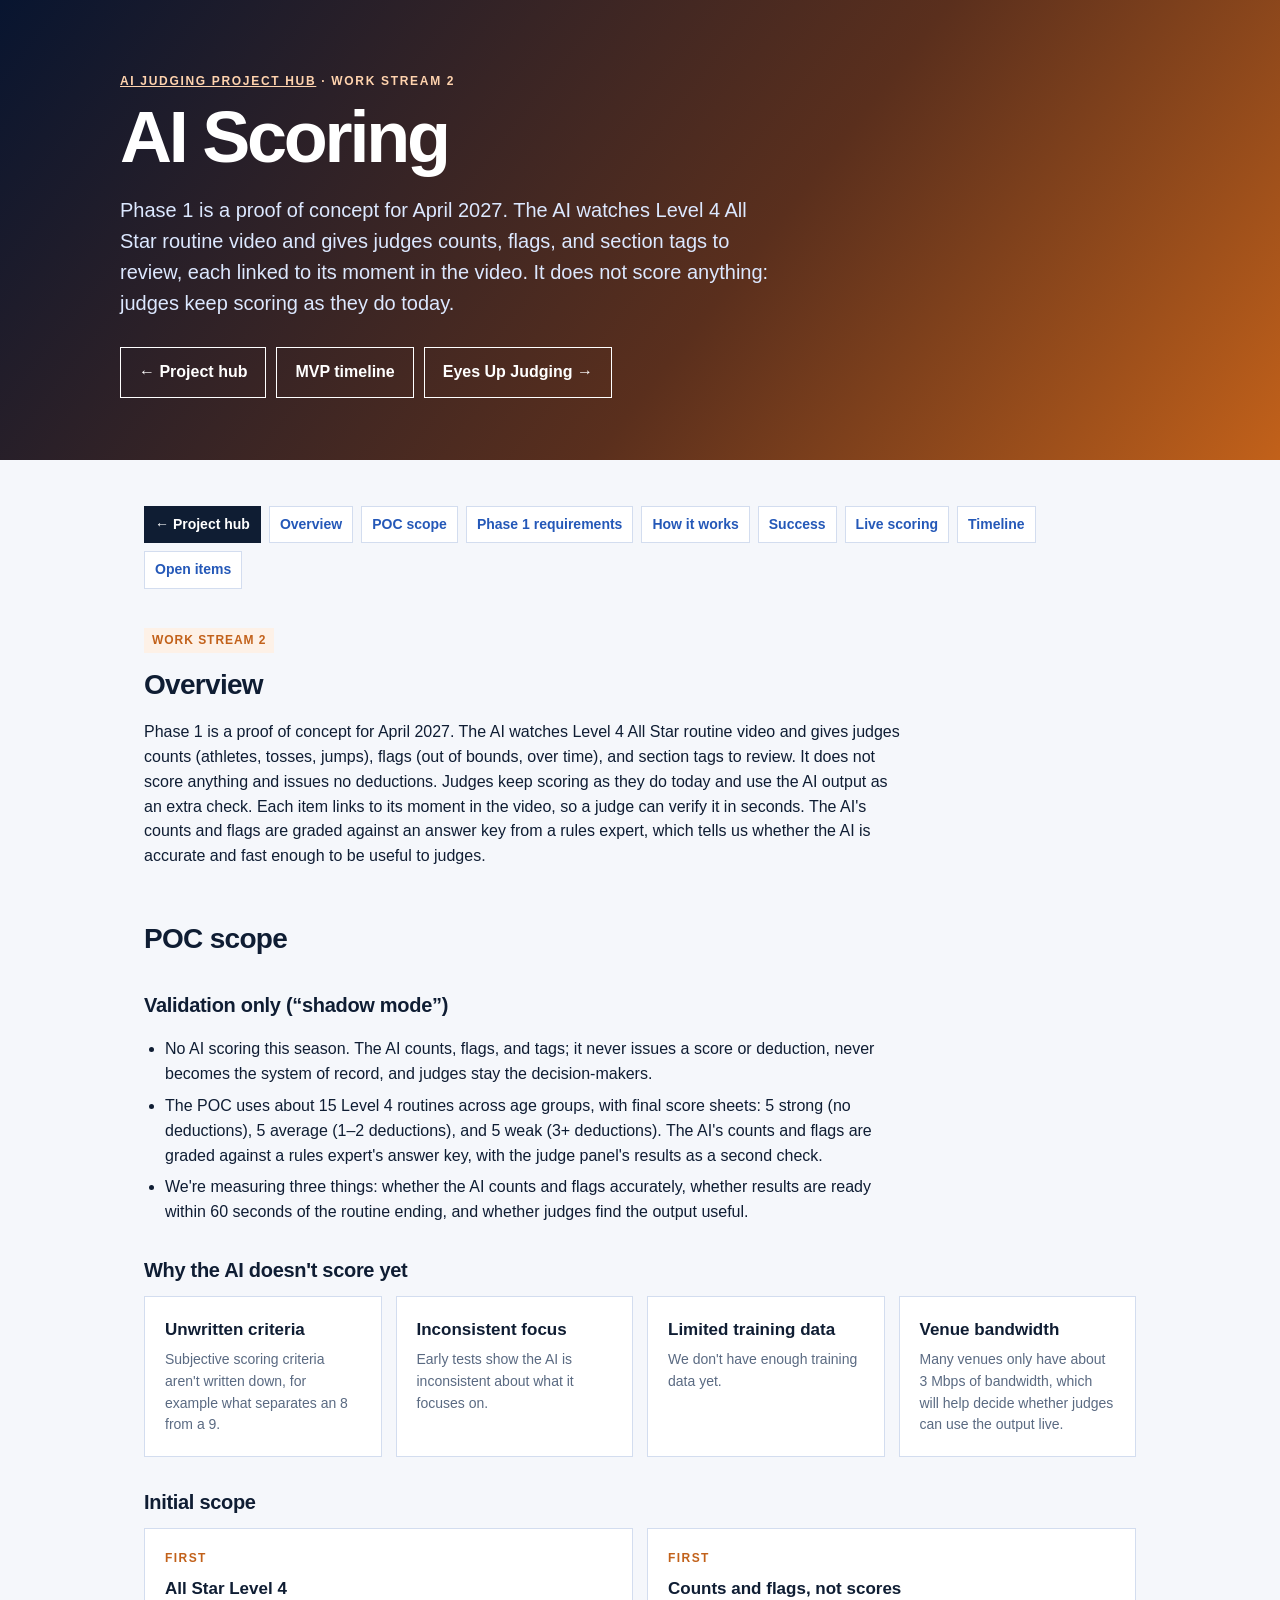
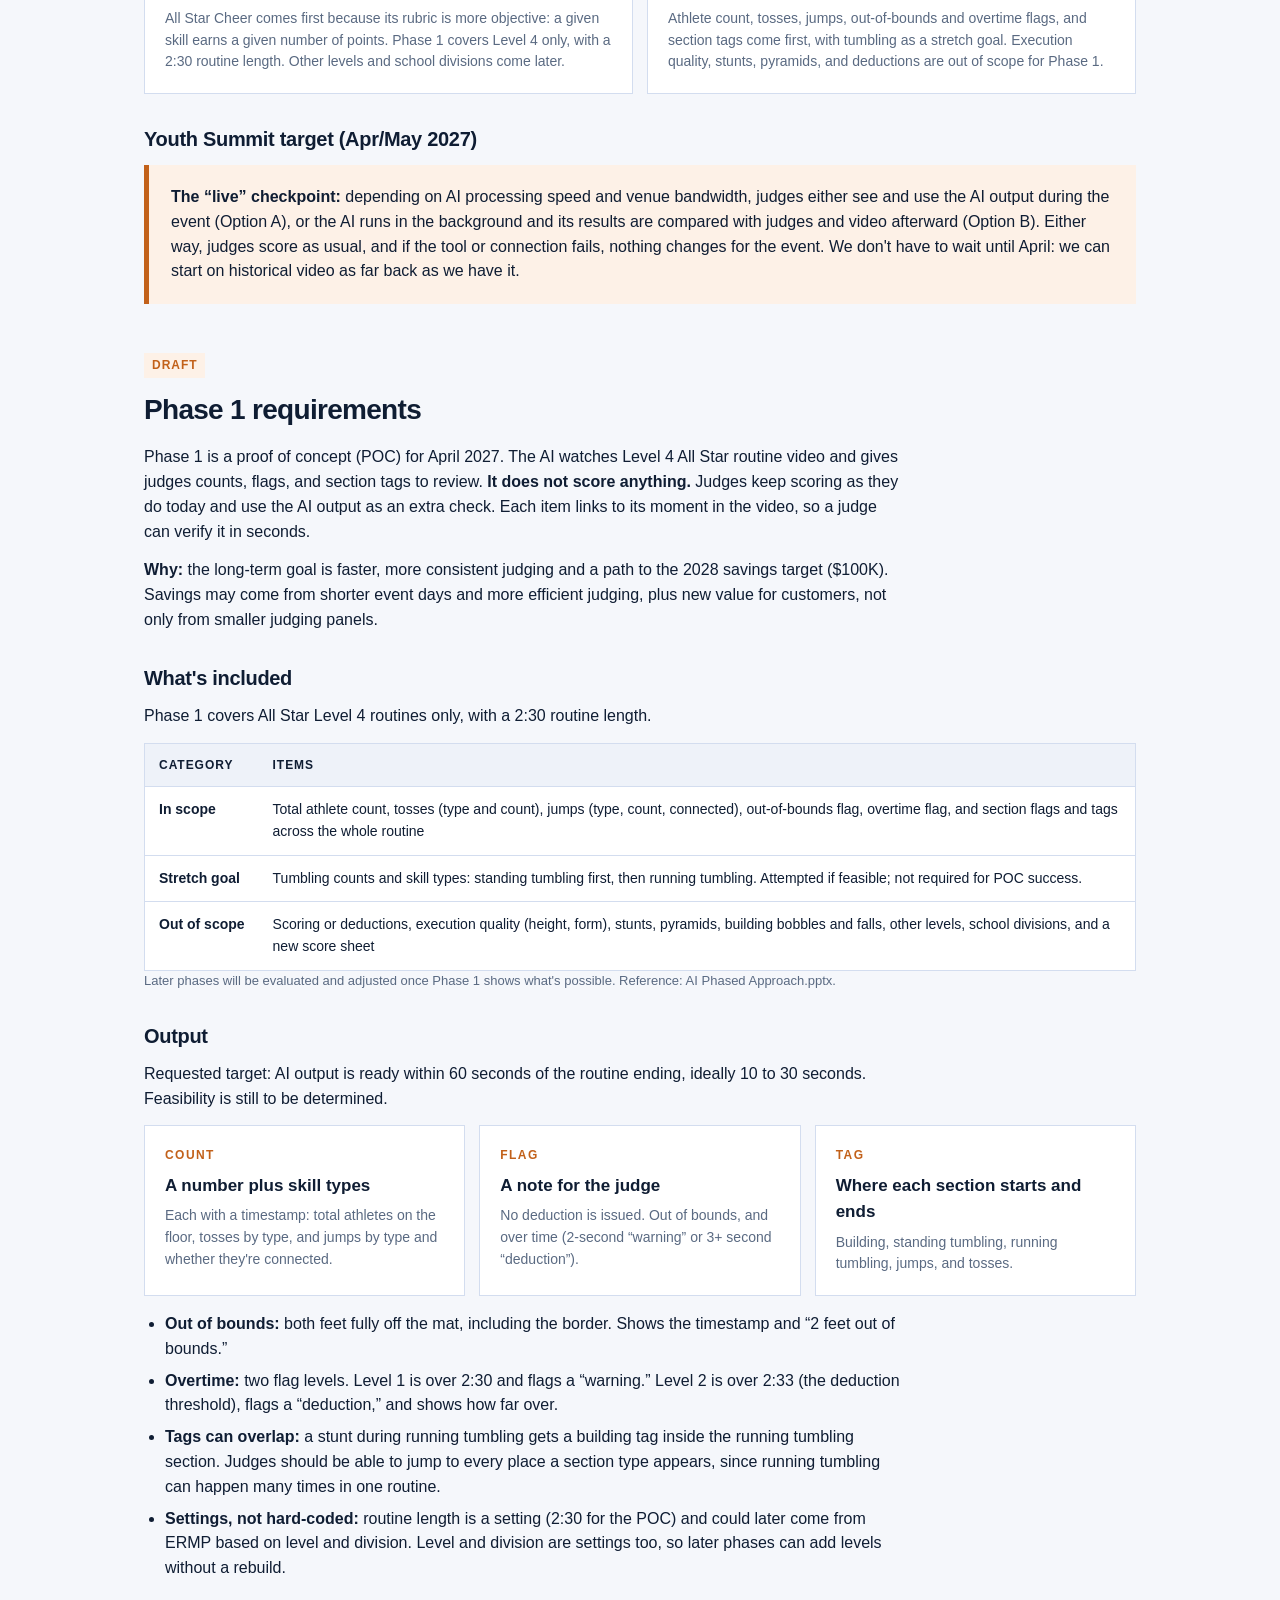
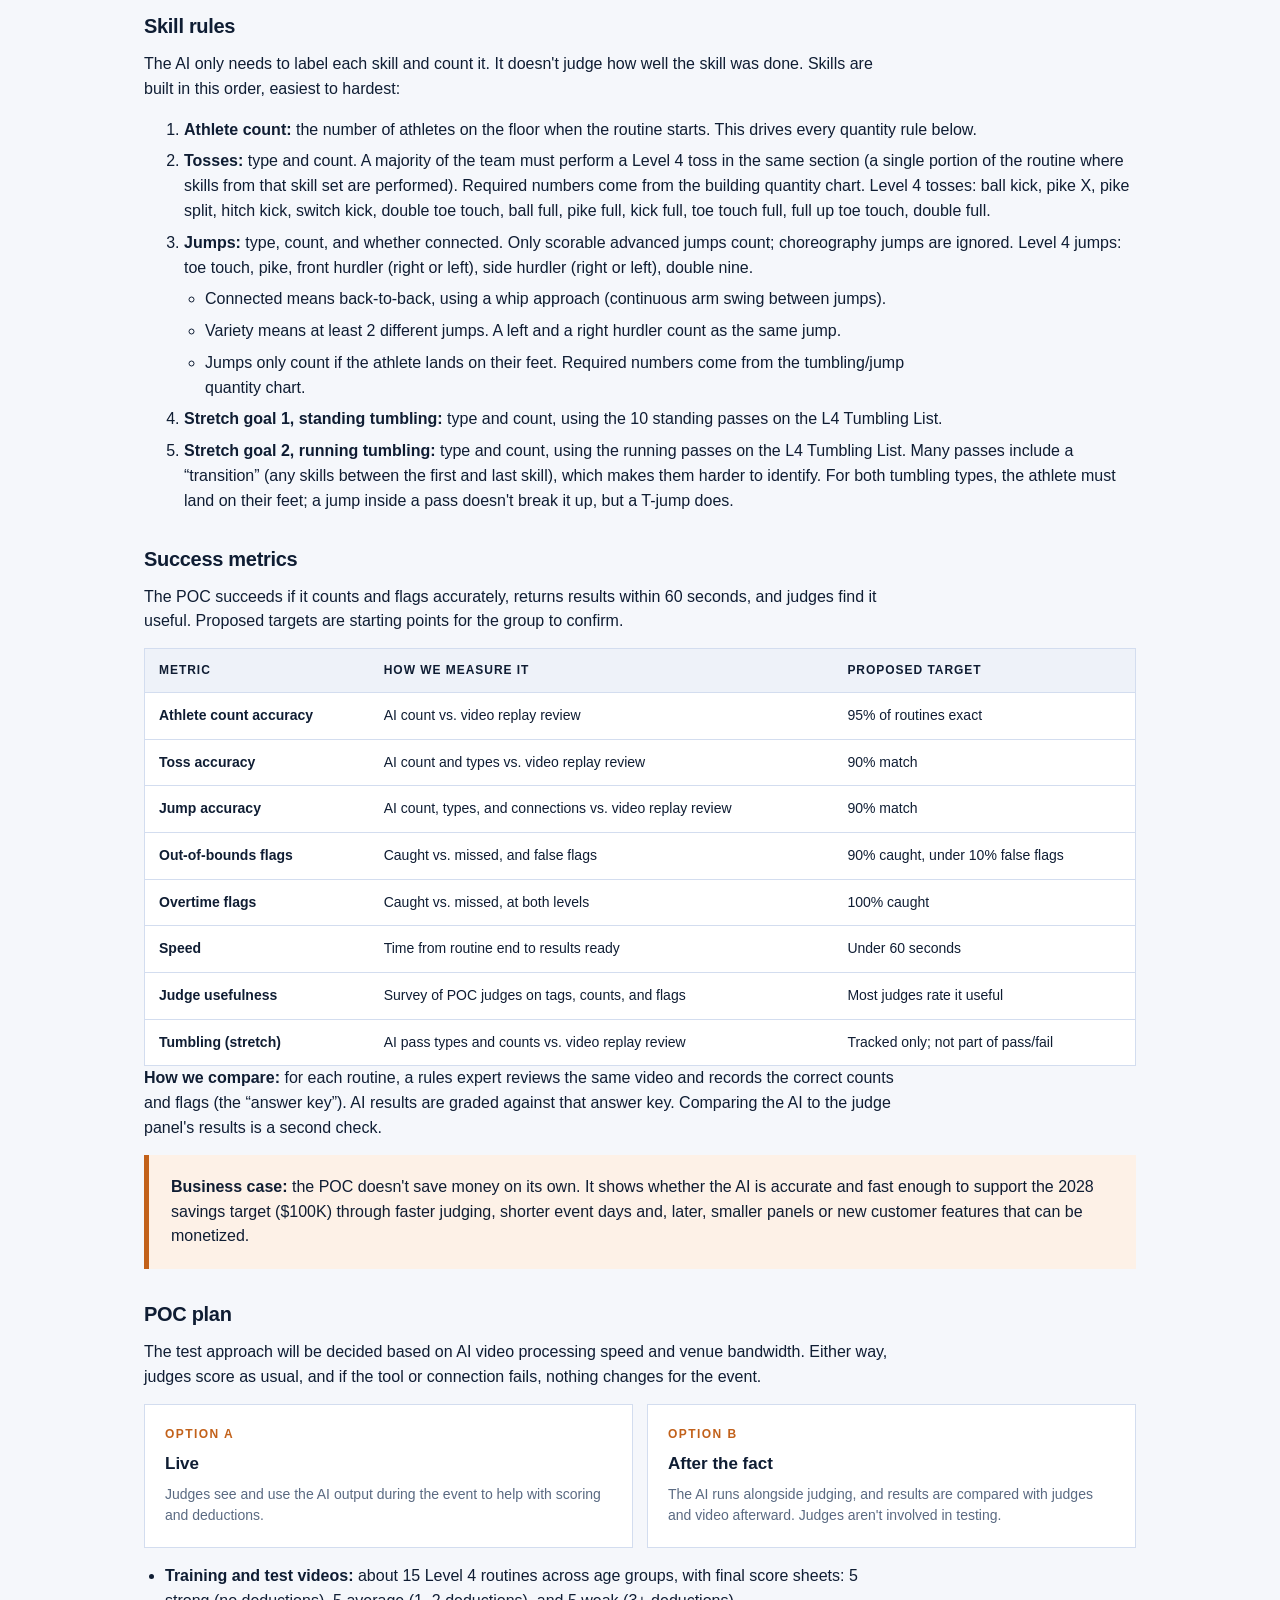
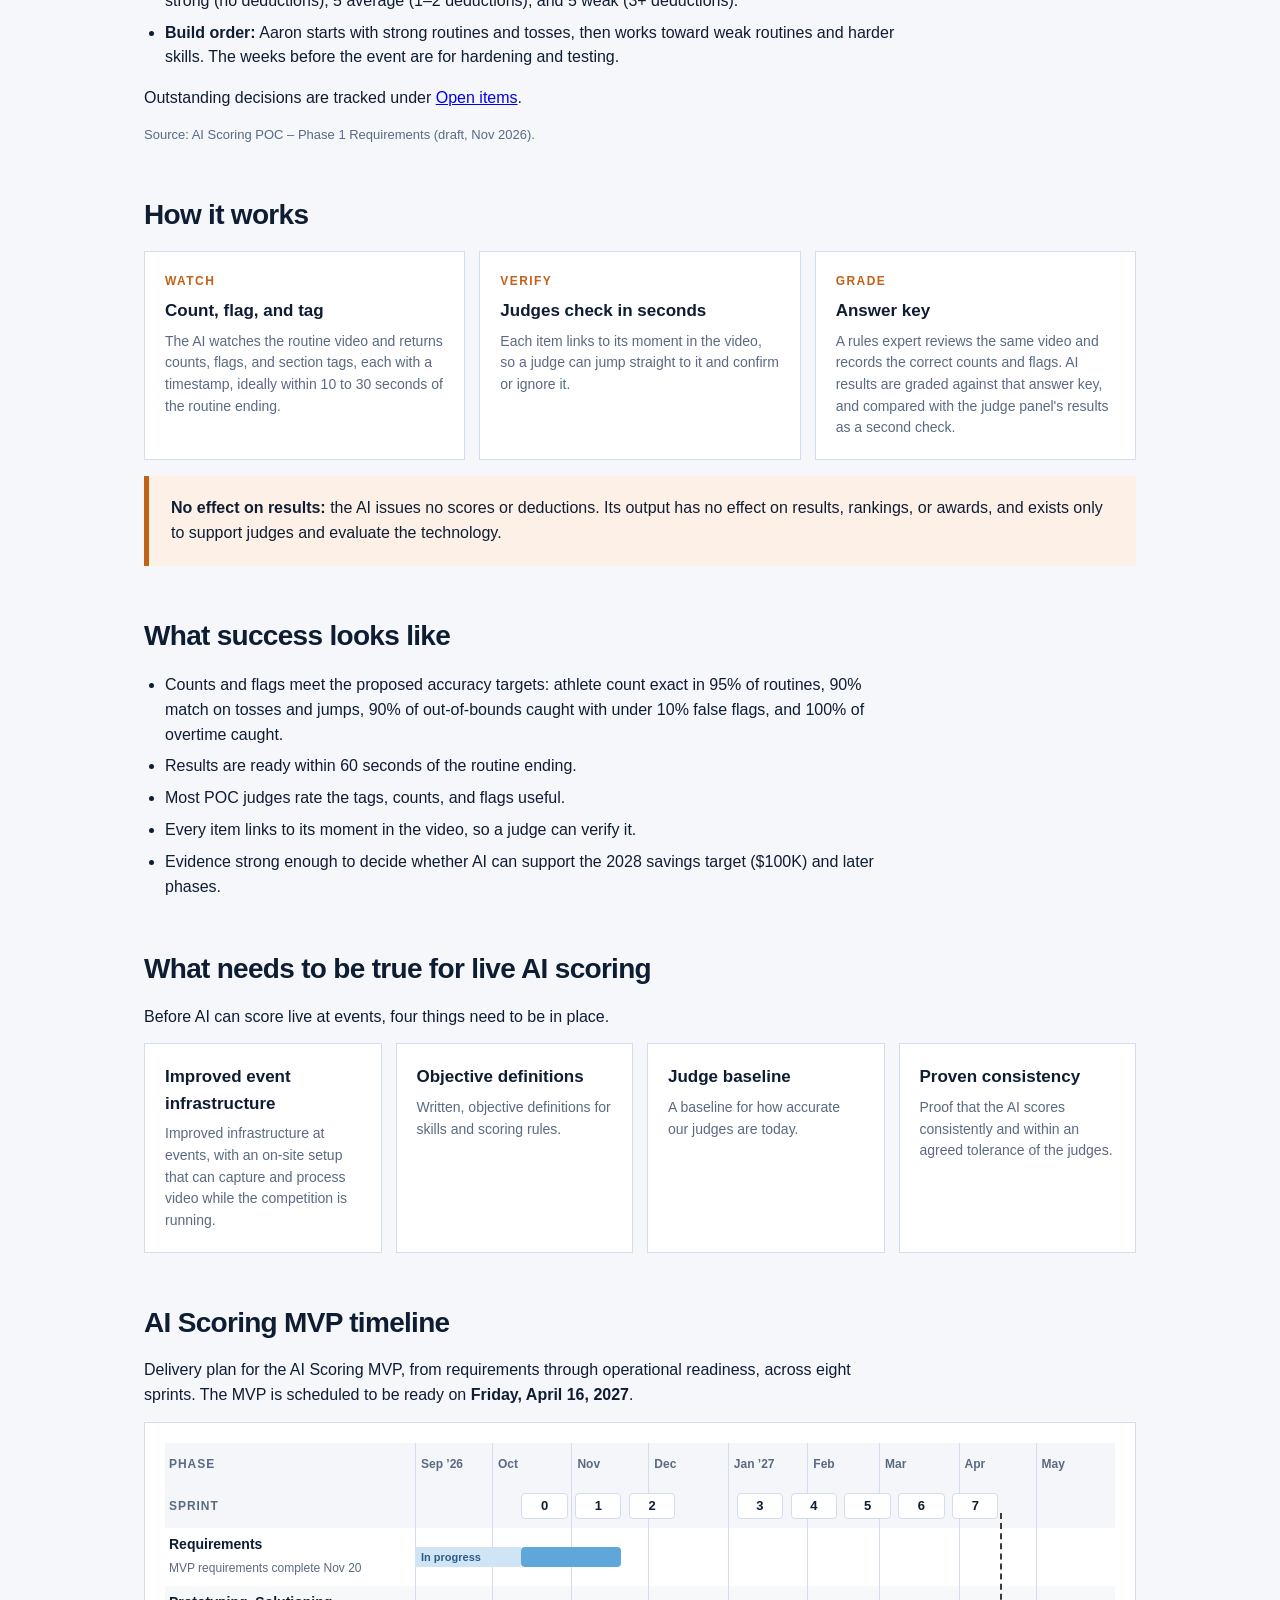
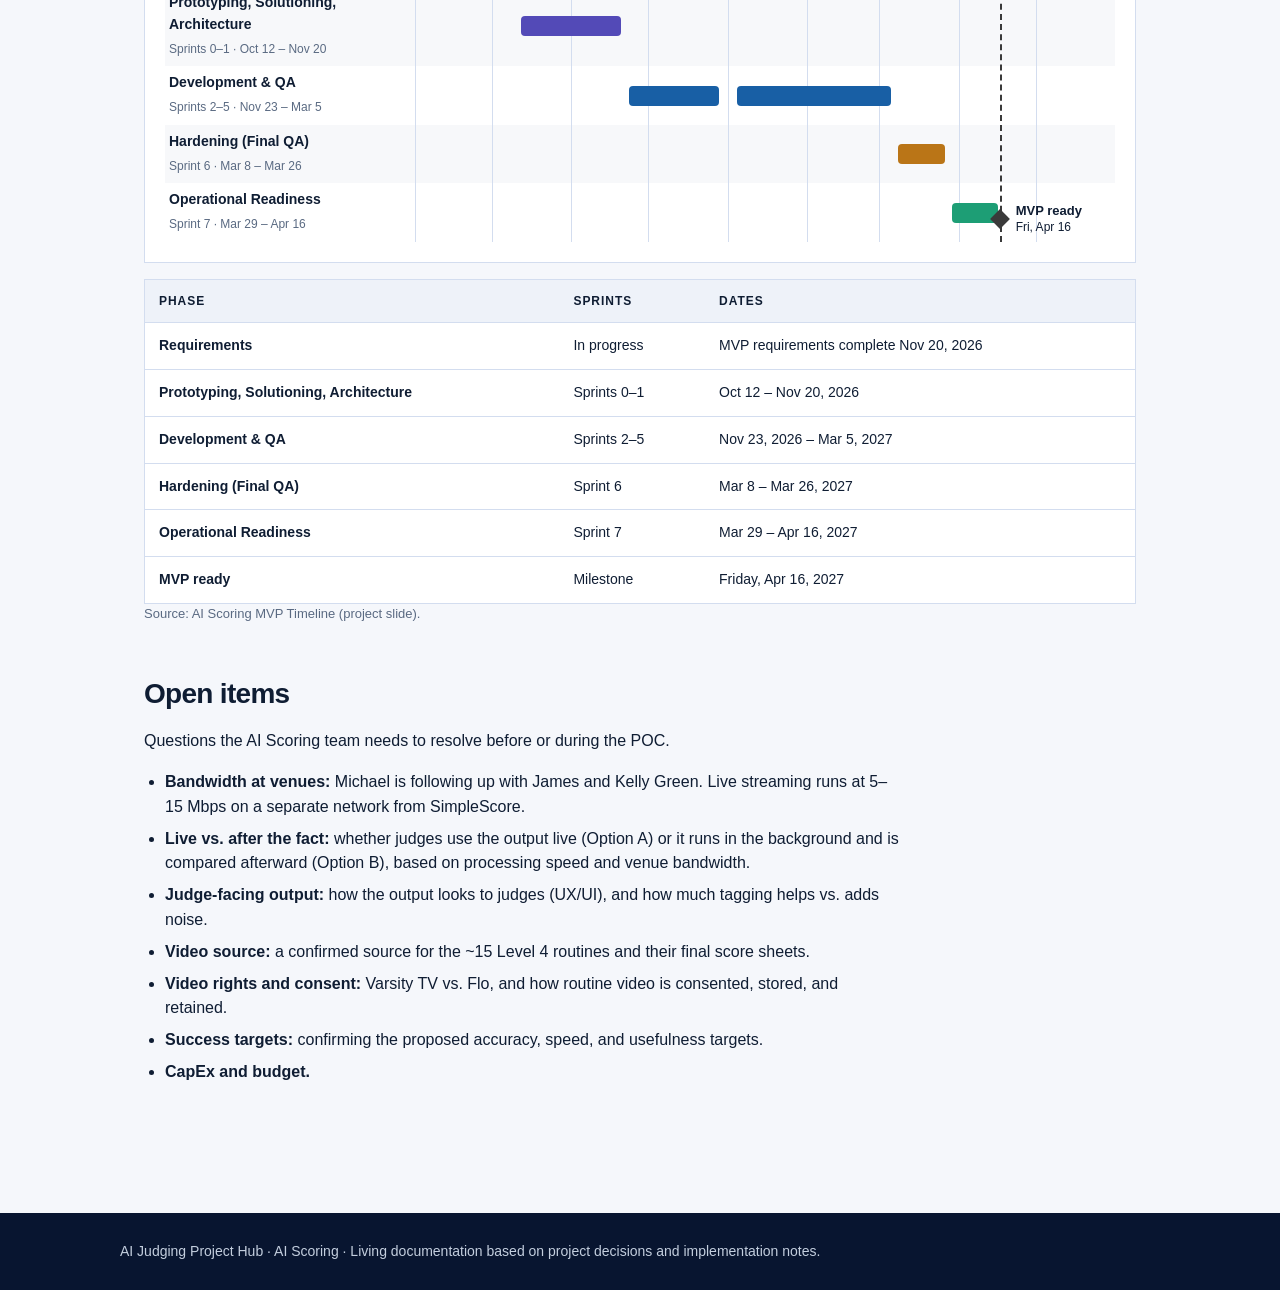
==== commit 2ea6e735: "Add Phase 1 requirements to AI Scoring and align hub with new POC direction Phase 1 POC: AI counts, " ====
--- a/ai-scoring/index.html
+++ b/ai-scoring/index.html
@@ -4,9 +4,9 @@
   <meta charset="utf-8">
   <meta name="viewport" content="width=device-width, initial-scale=1">
   <title>AI Scoring | AI Judging Project Hub</title>
-  <meta name="description" content="AI Scoring: the AI scores recorded routines from one division after the event, and its scores are compared with the panel's actual scores. Includes the AI Scoring MVP timeline.">
+  <meta name="description" content="AI Scoring: in a Phase 1 proof of concept, AI watches Level 4 All Star routine video and gives judges counts, flags, and section tags to review. It does not score. Includes the AI Scoring MVP timeline.">
   <meta property="og:title" content="AI Scoring | AI Judging Project Hub">
-  <meta property="og:description" content="AI Scoring: the AI scores recorded routines from one division after the event, and its scores are compared with the panel's actual scores. Includes the AI Scoring MVP timeline.">
+  <meta property="og:description" content="AI Scoring: in a Phase 1 proof of concept, AI watches Level 4 All Star routine video and gives judges counts, flags, and section tags to review. It does not score. Includes the AI Scoring MVP timeline.">
   <meta name="robots" content="noindex">
   <link rel="stylesheet" href="/styles.css">
 </head>
@@ -15,7 +15,7 @@
     <div class="wrap">
       <p class="eyebrow"><a href="/">AI Judging Project Hub</a> · Work stream 2</p>
       <h1>AI Scoring</h1>
-      <p class="intro">The AI will score routines from one division at the 2027 Youth Summit, but not live at the event due to infrastructure constraints. Instead, it scores recorded routines after the event, and we compare its scores to the panel's actual scores.</p>
+      <p class="intro">Phase 1 is a proof of concept for April 2027. The AI watches Level 4 All Star routine video and gives judges counts, flags, and section tags to review, each linked to its moment in the video. It does not score anything: judges keep scoring as they do today.</p>
       <div class="streams">
         <a class="button" href="/">← Project hub</a>
         <a class="button" href="#timeline">MVP timeline</a>
@@ -25,60 +25,145 @@
   </header>
   <main class="wrap">
     <nav aria-label="Page sections">
-      <a class="home" href="/">← Project hub</a><a href="#overview">Overview</a><a href="#scope">POC scope</a><a href="#how-it-works">How it works</a><a href="#success">Success</a><a href="#live">Live scoring</a><a href="#timeline">Timeline</a><a href="#decisions">Open items</a>
+      <a class="home" href="/">← Project hub</a><a href="#overview">Overview</a><a href="#scope">POC scope</a><a href="#requirements">Phase 1 requirements</a><a href="#how-it-works">How it works</a><a href="#success">Success</a><a href="#live">Live scoring</a><a href="#timeline">Timeline</a><a href="#decisions">Open items</a>
     </nav>
 
     <section id="overview">
       <span class="tag">Work stream 2</span>
       <h2>Overview</h2>
-      <p>The AI will score routines from one division at the 2027 Youth Summit, but not live at the event due to infrastructure constraints. Instead, after the event, the AI scores 30–50 recorded routines from that division, and we compare its scores to the panel's actual scores. This tells us whether the AI is accurate, consistent from run to run, and catching anything judges miss. To start, we need the division's rubric and a confirmed video source.</p>
+      <p>Phase 1 is a proof of concept for April 2027. The AI watches Level 4 All Star routine video and gives judges counts (athletes, tosses, jumps), flags (out of bounds, over time), and section tags to review. It does not score anything and issues no deductions. Judges keep scoring as they do today and use the AI output as an extra check. Each item links to its moment in the video, so a judge can verify it in seconds. The AI's counts and flags are graded against an answer key from a rules expert, which tells us whether the AI is accurate and fast enough to be useful to judges.</p>
     </section>
 
     <section id="scope">
       <h2>POC scope</h2>
       <h3 class="subhead">Validation only (“shadow mode”)</h3>
       <ul>
-        <li>No live AI scoring this season. The AI never becomes the system of record, and judges stay the decision-makers.</li>
-        <li>The POC scores recorded routines after an event: about 30–50 sessions from one division, using a variety of routines by quality (below average, average, and above average). The AI's scores are compared against the actual judges' scores.</li>
-        <li>We're measuring three things: whether scores are consistent from run to run, what the AI catches that judges miss (and the reverse), and whether AI can do this job at all.</li>
-      </ul>
-
-      <h3 class="subhead">Why not live</h3>
+        <li>No AI scoring this season. The AI counts, flags, and tags; it never issues a score or deduction, never becomes the system of record, and judges stay the decision-makers.</li>
+        <li>The POC uses about 15 Level 4 routines across age groups, with final score sheets: 5 strong (no deductions), 5 average (1–2 deductions), and 5 weak (3+ deductions). The AI's counts and flags are graded against a rules expert's answer key, with the judge panel's results as a second check.</li>
+        <li>We're measuring three things: whether the AI counts and flags accurately, whether results are ready within 60 seconds of the routine ending, and whether judges find the output useful.</li>
+      </ul>
+
+      <h3 class="subhead">Why the AI doesn't score yet</h3>
       <div class="grid">
         <article class="card"><h3>Unwritten criteria</h3><p>Subjective scoring criteria aren't written down, for example what separates an 8 from a 9.</p></article>
         <article class="card"><h3>Inconsistent focus</h3><p>Early tests show the AI is inconsistent about what it focuses on.</p></article>
         <article class="card"><h3>Limited training data</h3><p>We don't have enough training data yet.</p></article>
-        <article class="card"><h3>Venue bandwidth</h3><p>Many venues only have about 3 Mbps of bandwidth.</p></article>
+        <article class="card"><h3>Venue bandwidth</h3><p>Many venues only have about 3 Mbps of bandwidth, which will help decide whether judges can use the output live.</p></article>
       </div>
 
       <h3 class="subhead">Initial scope</h3>
       <div class="grid two">
-        <article class="card"><span class="step">First</span><h3>All Star Cheer</h3><p>All Star Cheer comes first because its rubric is more objective: a given skill earns a given number of points. School and dance come later.</p></article>
-        <article class="card"><span class="step">First</span><h3>Objective and difficulty scoring</h3><p>The objective and difficulty side comes first. The subjective and artistic side is a stretch goal, and the business will decide whether to pursue it.</p></article>
+        <article class="card"><span class="step">First</span><h3>All Star Level 4</h3><p>All Star Cheer comes first because its rubric is more objective: a given skill earns a given number of points. Phase 1 covers Level 4 only, with a 2:30 routine length. Other levels and school divisions come later.</p></article>
+        <article class="card"><span class="step">First</span><h3>Counts and flags, not scores</h3><p>Athlete count, tosses, jumps, out-of-bounds and overtime flags, and section tags come first, with tumbling as a stretch goal. Execution quality, stunts, pyramids, and deductions are out of scope for Phase 1.</p></article>
       </div>
 
       <h3 class="subhead">Youth Summit target (Apr/May 2027)</h3>
-      <div class="callout"><strong>The “live” checkpoint:</strong> if the model is ready, we can decide whether to have it score in parallel at a table next to the panel. That's close to real time but not live, and it's for comparison only. We don't have to wait until April: we can start scoring historical video as far back as we have it.</div>
+      <div class="callout"><strong>The “live” checkpoint:</strong> depending on AI processing speed and venue bandwidth, judges either see and use the AI output during the event (Option A), or the AI runs in the background and its results are compared with judges and video afterward (Option B). Either way, judges score as usual, and if the tool or connection fails, nothing changes for the event. We don't have to wait until April: we can start on historical video as far back as we have it.</div>
+    </section>
+
+    <section id="requirements">
+      <span class="tag">Draft</span>
+      <h2>Phase 1 requirements</h2>
+      <p>Phase 1 is a proof of concept (POC) for April 2027. The AI watches Level 4 All Star routine video and gives judges counts, flags, and section tags to review. <strong>It does not score anything.</strong> Judges keep scoring as they do today and use the AI output as an extra check. Each item links to its moment in the video, so a judge can verify it in seconds.</p>
+      <p><strong>Why:</strong> the long-term goal is faster, more consistent judging and a path to the 2028 savings target ($100K). Savings may come from shorter event days and more efficient judging, plus new value for customers, not only from smaller judging panels.</p>
+
+      <h3 class="subhead">What's included</h3>
+      <p>Phase 1 covers All Star Level 4 routines only, with a 2:30 routine length.</p>
+      <div class="table-scroll">
+        <table>
+          <thead><tr><th>Category</th><th>Items</th></tr></thead>
+          <tbody>
+            <tr><td>In scope</td><td>Total athlete count, tosses (type and count), jumps (type, count, connected), out-of-bounds flag, overtime flag, and section flags and tags across the whole routine</td></tr>
+            <tr><td>Stretch goal</td><td>Tumbling counts and skill types: standing tumbling first, then running tumbling. Attempted if feasible; not required for POC success.</td></tr>
+            <tr><td>Out of scope</td><td>Scoring or deductions, execution quality (height, form), stunts, pyramids, building bobbles and falls, other levels, school divisions, and a new score sheet</td></tr>
+          </tbody>
+        </table>
+      </div>
+      <p class="source">Later phases will be evaluated and adjusted once Phase 1 shows what's possible. Reference: AI Phased Approach.pptx.</p>
+
+      <h3 class="subhead">Output</h3>
+      <p>Requested target: AI output is ready within 60 seconds of the routine ending, ideally 10 to 30 seconds. Feasibility is still to be determined.</p>
+      <div class="grid">
+        <article class="card"><span class="step">Count</span><h3>A number plus skill types</h3><p>Each with a timestamp: total athletes on the floor, tosses by type, and jumps by type and whether they're connected.</p></article>
+        <article class="card"><span class="step">Flag</span><h3>A note for the judge</h3><p>No deduction is issued. Out of bounds, and over time (2-second “warning” or 3+ second “deduction”).</p></article>
+        <article class="card"><span class="step">Tag</span><h3>Where each section starts and ends</h3><p>Building, standing tumbling, running tumbling, jumps, and tosses.</p></article>
+      </div>
+      <ul>
+        <li><strong>Out of bounds:</strong> both feet fully off the mat, including the border. Shows the timestamp and “2 feet out of bounds.”</li>
+        <li><strong>Overtime:</strong> two flag levels. Level 1 is over 2:30 and flags a “warning.” Level 2 is over 2:33 (the deduction threshold), flags a “deduction,” and shows how far over.</li>
+        <li><strong>Tags can overlap:</strong> a stunt during running tumbling gets a building tag inside the running tumbling section. Judges should be able to jump to every place a section type appears, since running tumbling can happen many times in one routine.</li>
+        <li><strong>Settings, not hard-coded:</strong> routine length is a setting (2:30 for the POC) and could later come from ERMP based on level and division. Level and division are settings too, so later phases can add levels without a rebuild.</li>
+      </ul>
+
+      <h3 class="subhead">Skill rules</h3>
+      <p>The AI only needs to label each skill and count it. It doesn't judge how well the skill was done. Skills are built in this order, easiest to hardest:</p>
+      <ol>
+        <li><strong>Athlete count:</strong> the number of athletes on the floor when the routine starts. This drives every quantity rule below.</li>
+        <li><strong>Tosses:</strong> type and count. A majority of the team must perform a Level 4 toss in the same section (a single portion of the routine where skills from that skill set are performed). Required numbers come from the building quantity chart. Level 4 tosses: ball kick, pike X, pike split, hitch kick, switch kick, double toe touch, ball full, pike full, kick full, toe touch full, full up toe touch, double full.</li>
+        <li><strong>Jumps:</strong> type, count, and whether connected. Only scorable advanced jumps count; choreography jumps are ignored. Level 4 jumps: toe touch, pike, front hurdler (right or left), side hurdler (right or left), double nine.
+          <ul>
+            <li>Connected means back-to-back, using a whip approach (continuous arm swing between jumps).</li>
+            <li>Variety means at least 2 different jumps. A left and a right hurdler count as the same jump.</li>
+            <li>Jumps only count if the athlete lands on their feet. Required numbers come from the tumbling/jump quantity chart.</li>
+          </ul>
+        </li>
+        <li><strong>Stretch goal 1, standing tumbling:</strong> type and count, using the 10 standing passes on the L4 Tumbling List.</li>
+        <li><strong>Stretch goal 2, running tumbling:</strong> type and count, using the running passes on the L4 Tumbling List. Many passes include a “transition” (any skills between the first and last skill), which makes them harder to identify. For both tumbling types, the athlete must land on their feet; a jump inside a pass doesn't break it up, but a T-jump does.</li>
+      </ol>
+
+      <h3 class="subhead">Success metrics</h3>
+      <p>The POC succeeds if it counts and flags accurately, returns results within 60 seconds, and judges find it useful. Proposed targets are starting points for the group to confirm.</p>
+      <div class="table-scroll">
+        <table>
+          <thead><tr><th>Metric</th><th>How we measure it</th><th>Proposed target</th></tr></thead>
+          <tbody>
+            <tr><td>Athlete count accuracy</td><td>AI count vs. video replay review</td><td>95% of routines exact</td></tr>
+            <tr><td>Toss accuracy</td><td>AI count and types vs. video replay review</td><td>90% match</td></tr>
+            <tr><td>Jump accuracy</td><td>AI count, types, and connections vs. video replay review</td><td>90% match</td></tr>
+            <tr><td>Out-of-bounds flags</td><td>Caught vs. missed, and false flags</td><td>90% caught, under 10% false flags</td></tr>
+            <tr><td>Overtime flags</td><td>Caught vs. missed, at both levels</td><td>100% caught</td></tr>
+            <tr><td>Speed</td><td>Time from routine end to results ready</td><td>Under 60 seconds</td></tr>
+            <tr><td>Judge usefulness</td><td>Survey of POC judges on tags, counts, and flags</td><td>Most judges rate it useful</td></tr>
+            <tr><td>Tumbling (stretch)</td><td>AI pass types and counts vs. video replay review</td><td>Tracked only; not part of pass/fail</td></tr>
+          </tbody>
+        </table>
+      </div>
+      <p><strong>How we compare:</strong> for each routine, a rules expert reviews the same video and records the correct counts and flags (the “answer key”). AI results are graded against that answer key. Comparing the AI to the judge panel's results is a second check.</p>
+      <div class="callout"><strong>Business case:</strong> the POC doesn't save money on its own. It shows whether the AI is accurate and fast enough to support the 2028 savings target ($100K) through faster judging, shorter event days and, later, smaller panels or new customer features that can be monetized.</div>
+
+      <h3 class="subhead">POC plan</h3>
+      <p>The test approach will be decided based on AI video processing speed and venue bandwidth. Either way, judges score as usual, and if the tool or connection fails, nothing changes for the event.</p>
+      <div class="grid two">
+        <article class="card"><span class="step">Option A</span><h3>Live</h3><p>Judges see and use the AI output during the event to help with scoring and deductions.</p></article>
+        <article class="card"><span class="step">Option B</span><h3>After the fact</h3><p>The AI runs alongside judging, and results are compared with judges and video afterward. Judges aren't involved in testing.</p></article>
+      </div>
+      <ul>
+        <li><strong>Training and test videos:</strong> about 15 Level 4 routines across age groups, with final score sheets: 5 strong (no deductions), 5 average (1–2 deductions), and 5 weak (3+ deductions).</li>
+        <li><strong>Build order:</strong> Aaron starts with strong routines and tosses, then works toward weak routines and harder skills. The weeks before the event are for hardening and testing.</li>
+      </ul>
+
+      <p>Outstanding decisions are tracked under <a href="#decisions">Open items</a>.</p>
+      <p class="source">Source: AI Scoring POC – Phase 1 Requirements (draft, Nov 2026).</p>
     </section>
 
     <section id="how-it-works">
       <h2>How it works</h2>
       <div class="grid">
-        <article class="card"><span class="step">Score</span><h3>Recorded routines</h3><p>After the event, the AI scores 30–50 recorded routines from one division using that division's rubric.</p></article>
-        <article class="card"><span class="step">Compare</span><h3>Agreement analysis</h3><p>AI scores are lined up against the panel's actual scores by category to measure agreement and surface routines where the two diverge most.</p></article>
-        <article class="card"><span class="step">Review</span><h3>Consistency and misses</h3><p>Routines are rescored to check the AI gives the same result from run to run, and the largest gaps are reviewed to see whether the AI caught anything judges missed.</p></article>
-      </div>
-      <div class="callout"><strong>After the event only:</strong> AI scores are produced after results are final and have no effect on results, rankings, or awards. They exist only to evaluate the technology.</div>
+        <article class="card"><span class="step">Watch</span><h3>Count, flag, and tag</h3><p>The AI watches the routine video and returns counts, flags, and section tags, each with a timestamp, ideally within 10 to 30 seconds of the routine ending.</p></article>
+        <article class="card"><span class="step">Verify</span><h3>Judges check in seconds</h3><p>Each item links to its moment in the video, so a judge can jump straight to it and confirm or ignore it.</p></article>
+        <article class="card"><span class="step">Grade</span><h3>Answer key</h3><p>A rules expert reviews the same video and records the correct counts and flags. AI results are graded against that answer key, and compared with the judge panel's results as a second check.</p></article>
+      </div>
+      <div class="callout"><strong>No effect on results:</strong> the AI issues no scores or deductions. Its output has no effect on results, rankings, or awards, and exists only to support judges and evaluate the technology.</div>
     </section>
 
     <section id="success">
       <h2>What success looks like</h2>
       <ul>
-        <li>Agreement with the panel's actual scores within an accepted tolerance across rubric categories.</li>
-        <li>Consistent scores when the same routine is scored more than once.</li>
-        <li>Evidence of whether the AI catches anything judges miss.</li>
-        <li>Clear explanations for each AI score that a senior judge can verify.</li>
-        <li>A body of evidence strong enough to support a confident decision to scale the initiative.</li>
+        <li>Counts and flags meet the proposed accuracy targets: athlete count exact in 95% of routines, 90% match on tosses and jumps, 90% of out-of-bounds caught with under 10% false flags, and 100% of overtime caught.</li>
+        <li>Results are ready within 60 seconds of the routine ending.</li>
+        <li>Most POC judges rate the tags, counts, and flags useful.</li>
+        <li>Every item links to its moment in the video, so a judge can verify it.</li>
+        <li>Evidence strong enough to decide whether AI can support the 2028 savings target ($100K) and later phases.</li>
       </ul>
     </section>
 
@@ -166,10 +251,11 @@
       <p>Questions the AI Scoring team needs to resolve before or during the POC.</p>
       <ul>
         <li><strong>Bandwidth at venues:</strong> Michael is following up with James and Kelly Green. Live streaming runs at 5–15 Mbps on a separate network from SimpleScore.</li>
-        <li><strong>Division and rubric:</strong> which division and rubric the POC will use.</li>
-        <li><strong>Video source:</strong> a confirmed source for the 30–50 recorded routines.</li>
+        <li><strong>Live vs. after the fact:</strong> whether judges use the output live (Option A) or it runs in the background and is compared afterward (Option B), based on processing speed and venue bandwidth.</li>
+        <li><strong>Judge-facing output:</strong> how the output looks to judges (UX/UI), and how much tagging helps vs. adds noise.</li>
+        <li><strong>Video source:</strong> a confirmed source for the ~15 Level 4 routines and their final score sheets.</li>
         <li><strong>Video rights and consent:</strong> Varsity TV vs. Flo, and how routine video is consented, stored, and retained.</li>
-        <li><strong>Accuracy parity:</strong> how we define it, including sample size and tolerance, per rubric category.</li>
+        <li><strong>Success targets:</strong> confirming the proposed accuracy, speed, and usefulness targets.</li>
         <li><strong>CapEx and budget.</strong></li>
       </ul>
     </section>
